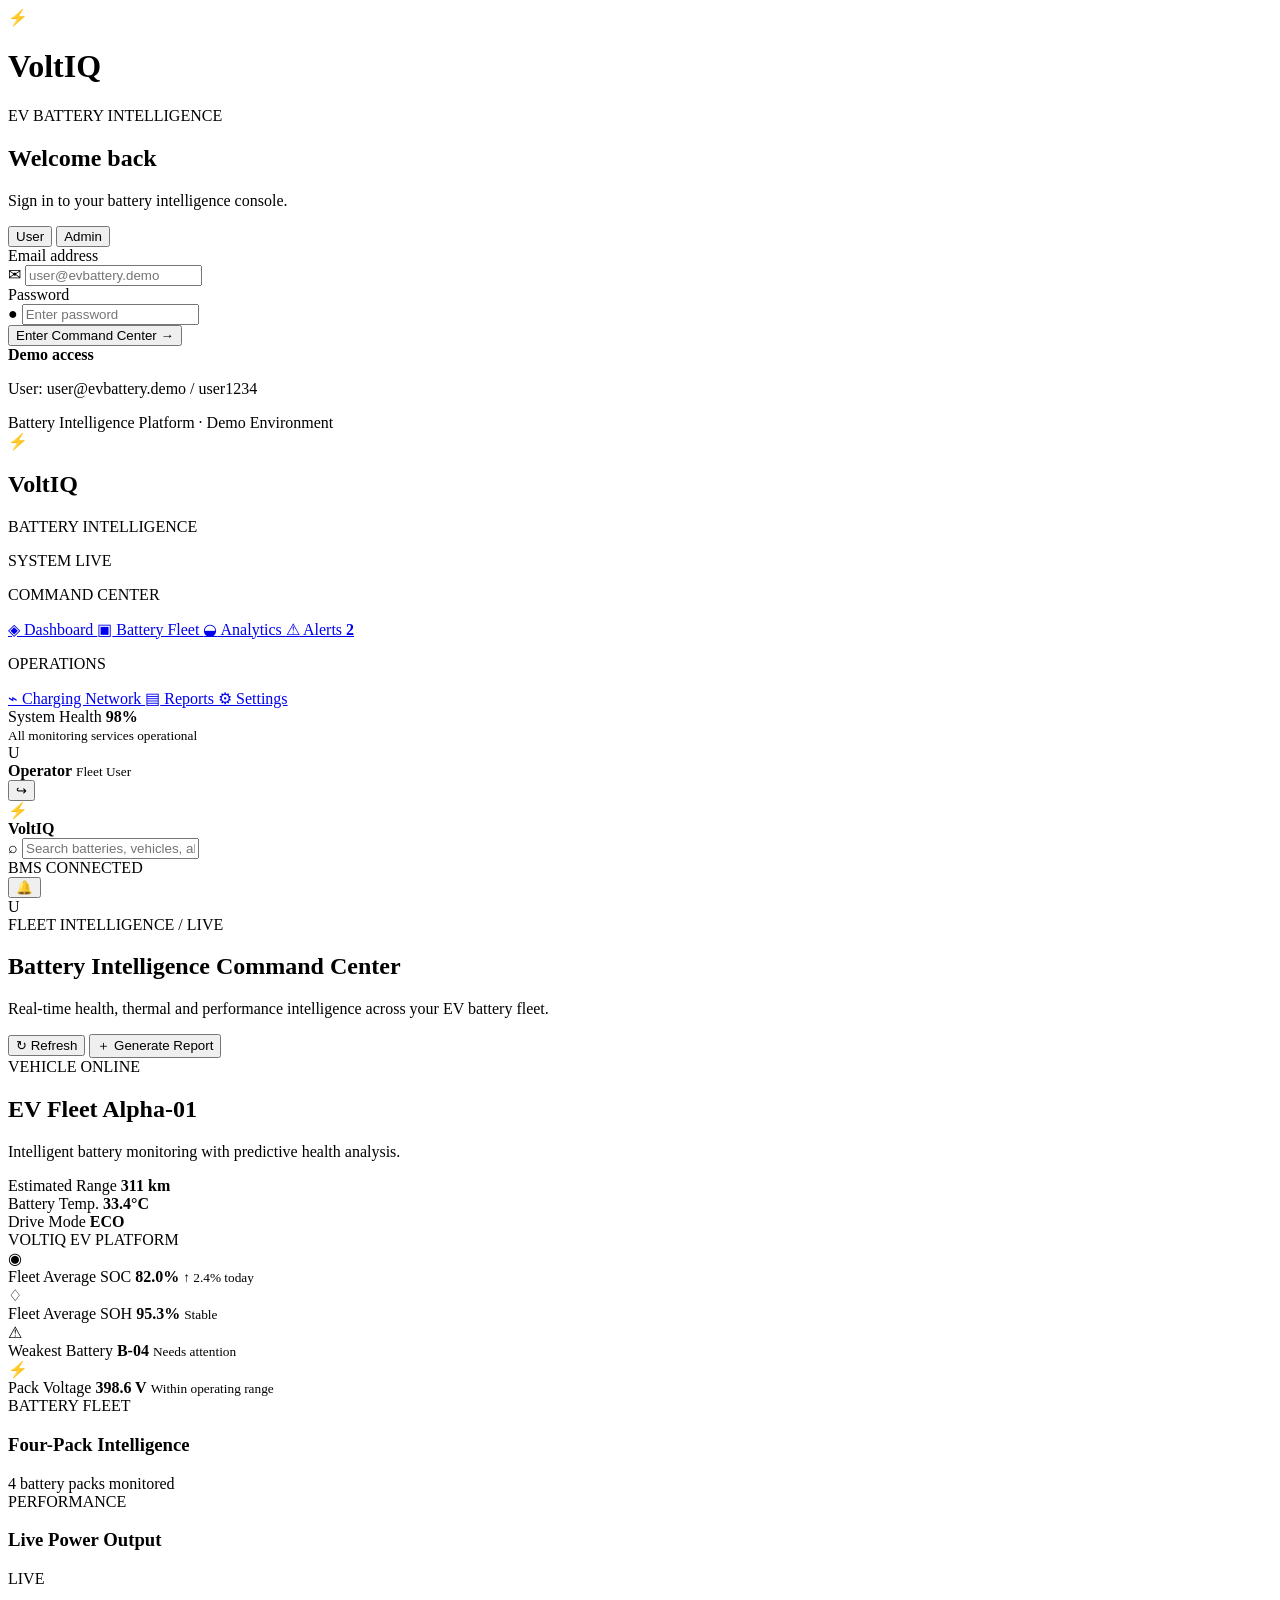
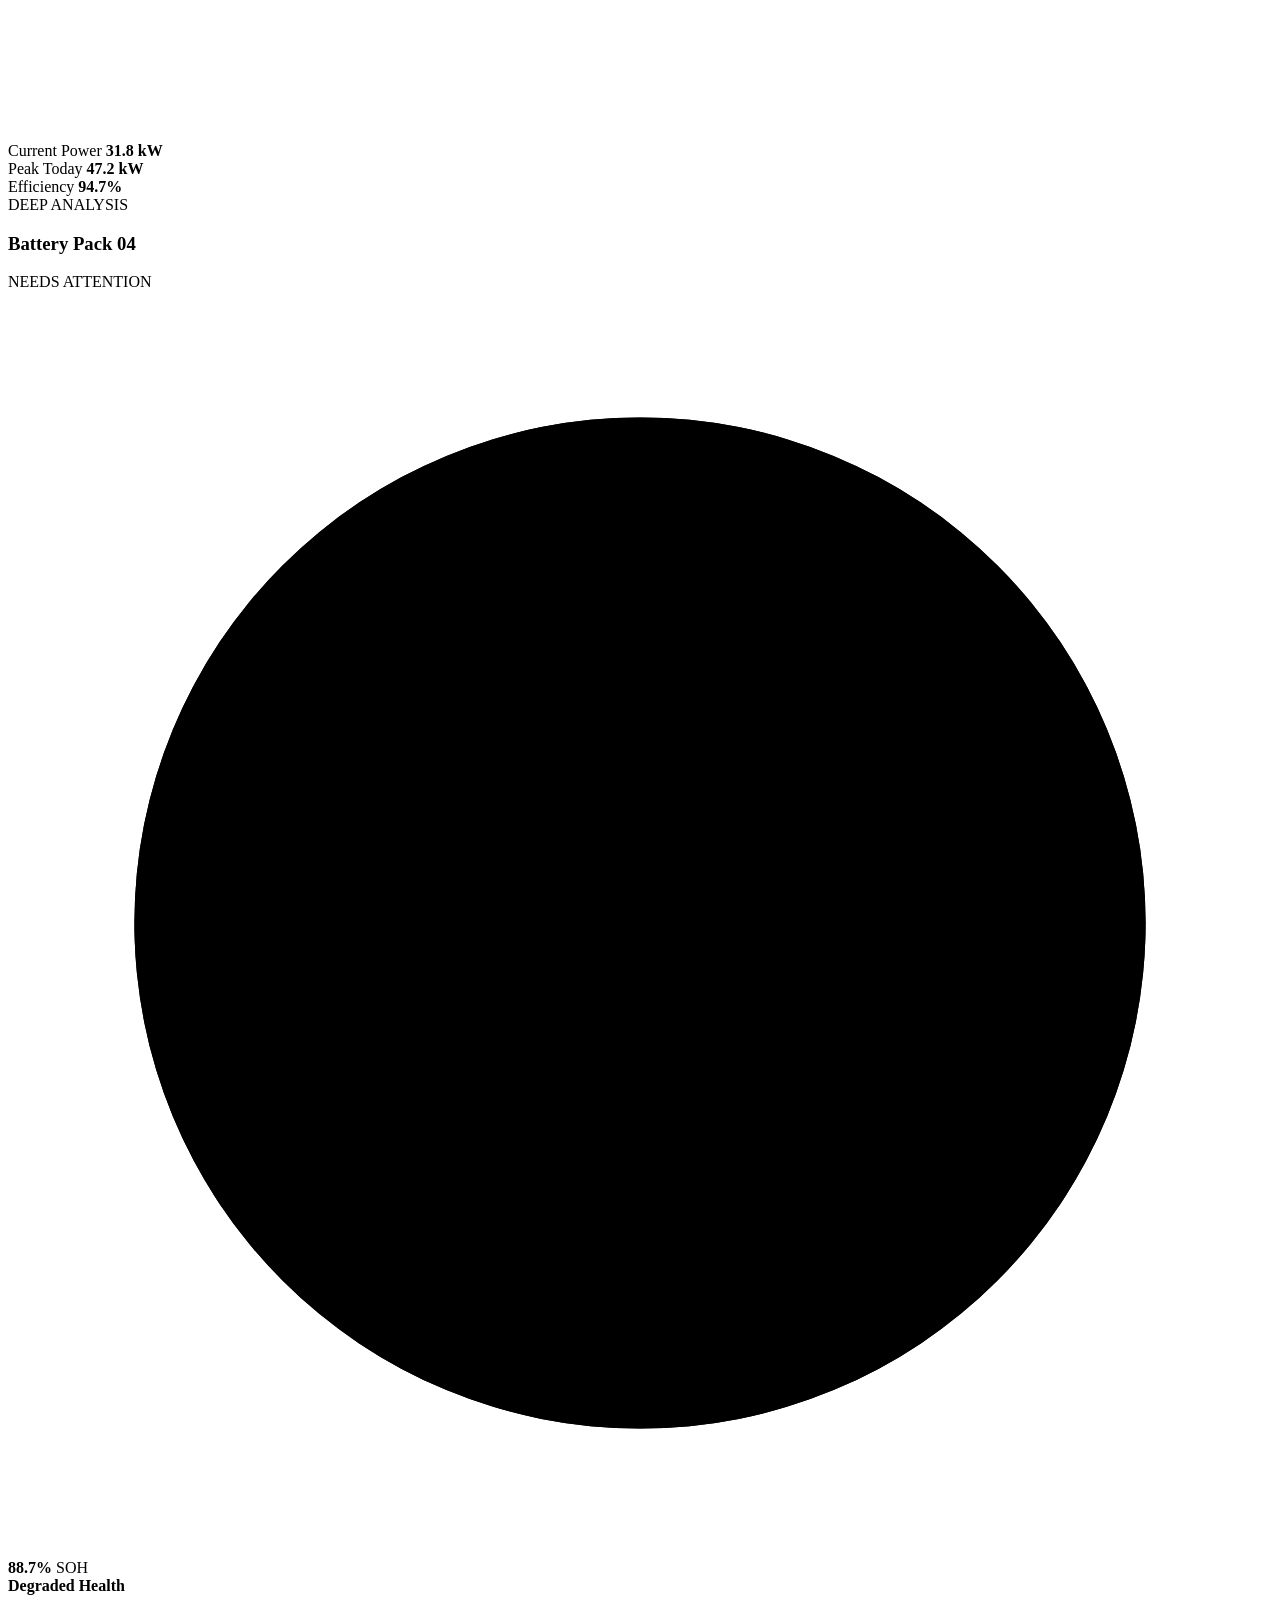
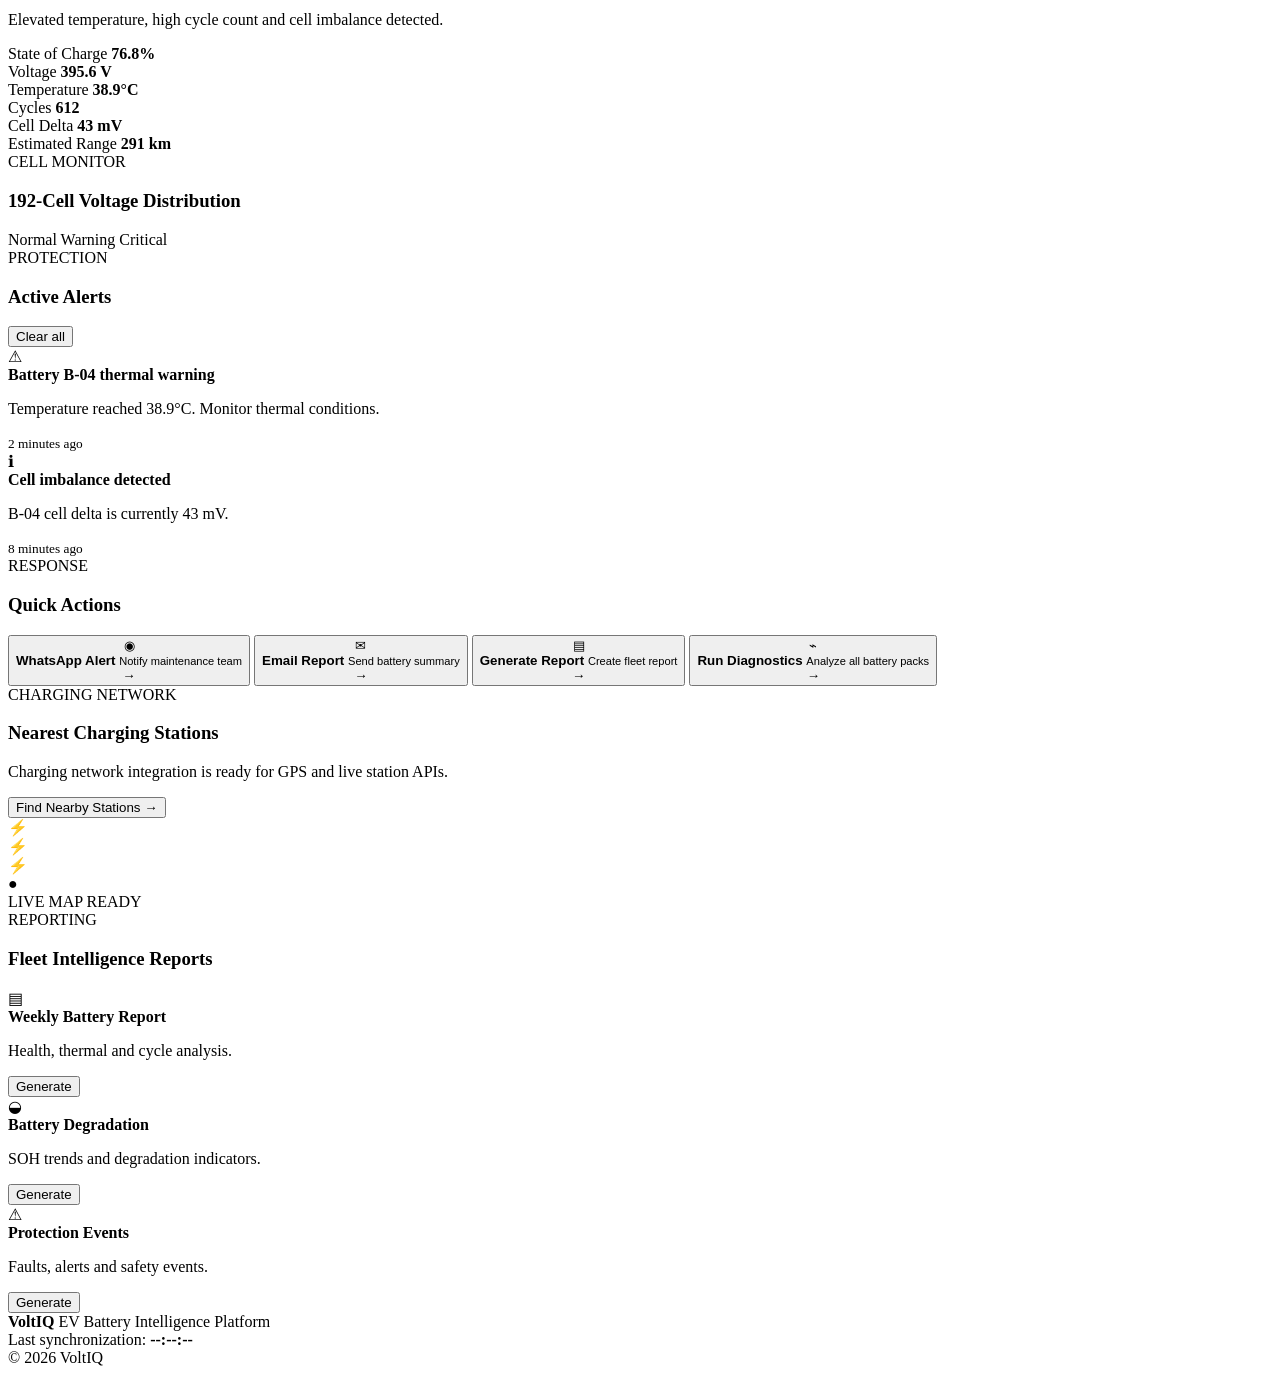
==== frontend/index.html @ 197baf53 "Initial EV Battery Intelligence platform" ====
<!DOCTYPE html>
<html lang="en">
<head>
    <meta charset="UTF-8">
    <meta name="viewport" content="width=device-width, initial-scale=1.0">

    <title>VoltIQ | EV Battery Intelligence</title>

    <meta
        name="description"
        content="EV Battery Intelligence and Fleet Monitoring Platform"
    >

    <link rel="stylesheet" href="/styles.css">
</head>

<body>

<!-- =========================================================
     LOGIN
========================================================= -->

<div id="loginScreen" class="login-screen">

    <div class="login-glow glow-one"></div>
    <div class="login-glow glow-two"></div>

    <div class="login-card">

        <div class="brand brand-login">
            <div class="brand-icon">⚡</div>

            <div>
                <h1>Volt<span>IQ</span></h1>
                <p>EV BATTERY INTELLIGENCE</p>
            </div>
        </div>

        <div class="login-heading">
            <h2>Welcome back</h2>
            <p>Sign in to your battery intelligence console.</p>
        </div>

        <div class="role-switch">
            <button
                id="userRoleBtn"
                class="role-btn active"
                type="button"
                onclick="selectRole('user')"
            >
                User
            </button>

            <button
                id="adminRoleBtn"
                class="role-btn"
                type="button"
                onclick="selectRole('admin')"
            >
                Admin
            </button>
        </div>

        <form id="loginForm">

            <label>Email address</label>

            <div class="input-box">
                <span>✉</span>

                <input
                    id="loginEmail"
                    type="email"
                    placeholder="user@evbattery.demo"
                    required
                >
            </div>

            <label>Password</label>

            <div class="input-box">
                <span>●</span>

                <input
                    id="loginPassword"
                    type="password"
                    placeholder="Enter password"
                    required
                >
            </div>

            <div id="loginMessage" class="login-message"></div>

            <button class="login-btn" type="submit">
                Enter Command Center
                <span>→</span>
            </button>

        </form>

        <div class="demo-login">

            <strong>Demo access</strong>

            <p id="demoCredentials">
                User: user@evbattery.demo / user1234
            </p>

        </div>

        <div class="login-footer">
            Battery Intelligence Platform · Demo Environment
        </div>

    </div>
</div>


<!-- =========================================================
     APPLICATION
========================================================= -->

<div id="app" class="app hidden">

    <!-- SIDEBAR -->

    <aside class="sidebar">

        <div class="sidebar-top">

            <div class="brand">

                <div class="brand-icon">⚡</div>

                <div>
                    <h1>Volt<span>IQ</span></h1>
                    <p>BATTERY INTELLIGENCE</p>
                </div>

            </div>

            <div class="live-pill">
                <span></span>
                SYSTEM LIVE
            </div>

        </div>


        <nav class="navigation">

            <p class="nav-title">COMMAND CENTER</p>

            <a href="#dashboard" class="nav-item active">
                <span>◈</span>
                Dashboard
            </a>

            <a href="#batteries" class="nav-item">
                <span>▣</span>
                Battery Fleet
            </a>

            <a href="#analytics" class="nav-item">
                <span>◒</span>
                Analytics
            </a>

            <a href="#alerts" class="nav-item">
                <span>⚠</span>
                Alerts
                <b id="alertBadge">2</b>
            </a>

            <p class="nav-title">OPERATIONS</p>

            <a href="#charging" class="nav-item">
                <span>⌁</span>
                Charging Network
            </a>

            <a href="#reports" class="nav-item">
                <span>▤</span>
                Reports
            </a>

            <a href="#settings" class="nav-item">
                <span>⚙</span>
                Settings
            </a>

        </nav>


        <div class="sidebar-bottom">

            <div class="system-card">

                <div class="system-card-top">
                    <span>System Health</span>
                    <strong>98%</strong>
                </div>

                <div class="progress">
                    <span style="width:98%"></span>
                </div>

                <small>
                    All monitoring services operational
                </small>

            </div>


            <div class="user-mini">

                <div class="avatar">
                    <span id="avatarLetter">U</span>
                </div>

                <div>
                    <strong id="loggedUser">Operator</strong>
                    <small id="loggedRole">Fleet User</small>
                </div>

                <button onclick="logout()" title="Logout">
                    ↪
                </button>

            </div>

        </div>

    </aside>


    <!-- MAIN CONTENT -->

    <main class="main-content">

        <!-- TOP BAR -->

        <header class="topbar">

            <div class="mobile-brand">
                <div class="brand-icon">⚡</div>
                <strong>Volt<span>IQ</span></strong>
            </div>

            <div class="topbar-search">

                <span>⌕</span>

                <input
                    type="text"
                    placeholder="Search batteries, vehicles, alerts..."
                    id="searchInput"
                >

            </div>

            <div class="topbar-actions">

                <div class="connection-status">
                    <span></span>
                    BMS CONNECTED
                </div>

                <button class="icon-button" title="Notifications">
                    🔔
                    <i></i>
                </button>

                <div class="top-avatar" id="topAvatar">
                    U
                </div>

            </div>

        </header>


        <!-- DASHBOARD -->

        <section id="dashboard" class="dashboard-section">

            <div class="page-heading">

                <div>
                    <div class="eyebrow">
                        FLEET INTELLIGENCE / LIVE
                    </div>

                    <h2>
                        Battery Intelligence
                        <span>Command Center</span>
                    </h2>

                    <p>
                        Real-time health, thermal and performance
                        intelligence across your EV battery fleet.
                    </p>
                </div>

                <div class="heading-actions">

                    <button class="secondary-btn" onclick="refreshData()">
                        ↻ Refresh
                    </button>

                    <button class="primary-btn" onclick="generateReport()">
                        ＋ Generate Report
                    </button>

                </div>

            </div>


            <!-- HERO -->

            <div class="hero-panel">

                <div class="hero-copy">

                    <div class="status-label">
                        <span></span>
                        VEHICLE ONLINE
                    </div>

                    <h1>
                        EV Fleet
                        <strong>Alpha-01</strong>
                    </h1>

                    <p>
                        Intelligent battery monitoring with
                        predictive health analysis.
                    </p>

                    <div class="hero-metrics">

                        <div>
                            <span>Estimated Range</span>
                            <strong id="heroRange">311 km</strong>
                        </div>

                        <div>
                            <span>Battery Temp.</span>
                            <strong id="heroTemp">33.4°C</strong>
                        </div>

                        <div>
                            <span>Drive Mode</span>
                            <strong id="driveMode">ECO</strong>
                        </div>

                    </div>

                </div>


                <div class="hero-vehicle">

                    <div class="vehicle-glow"></div>

                    <div class="car">

                        <div class="car-roof"></div>

                        <div class="car-window front"></div>
                        <div class="car-window rear"></div>

                        <div class="car-body">

                            <div class="car-light left"></div>
                            <div class="car-light right"></div>

                            <div class="car-grille"></div>

                        </div>

                        <div class="wheel wheel-left"></div>
                        <div class="wheel wheel-right"></div>

                    </div>

                    <div class="vehicle-label">
                        VOLTIQ EV PLATFORM
                    </div>

                </div>

            </div>


            <!-- KPI GRID -->

            <div class="kpi-grid">

                <div class="kpi-card">

                    <div class="kpi-icon green">
                        ◉
                    </div>

                    <div class="kpi-content">
                        <span>Fleet Average SOC</span>
                        <strong id="fleetSoc">82.0%</strong>
                        <small class="positive">↑ 2.4% today</small>
                    </div>

                </div>


                <div class="kpi-card">

                    <div class="kpi-icon blue">
                        ♢
                    </div>

                    <div class="kpi-content">
                        <span>Fleet Average SOH</span>
                        <strong id="fleetSoh">95.3%</strong>
                        <small class="positive">Stable</small>
                    </div>

                </div>


                <div class="kpi-card warning-card">

                    <div class="kpi-icon orange">
                        ⚠
                    </div>

                    <div class="kpi-content">
                        <span>Weakest Battery</span>
                        <strong id="weakKpi">B-04</strong>
                        <small id="weakKpiText">
                            Needs attention
                        </small>
                    </div>

                </div>


                <div class="kpi-card">

                    <div class="kpi-icon purple">
                        ⚡
                    </div>

                    <div class="kpi-content">
                        <span>Pack Voltage</span>
                        <strong id="packVoltage">398.6 V</strong>
                        <small>Within operating range</small>
                    </div>

                </div>

            </div>


            <!-- BATTERY FLEET -->

            <section id="batteries" class="content-section">

                <div class="section-heading">

                    <div>
                        <span class="section-label">
                            BATTERY FLEET
                        </span>

                        <h3>
                            Four-Pack Intelligence
                        </h3>
                    </div>

                    <div class="fleet-summary">
                        <span class="fleet-dot"></span>
                        4 battery packs monitored
                    </div>

                </div>


                <div id="batteryGrid" class="battery-grid"></div>

            </section>


            <!-- ANALYTICS -->

            <section id="analytics" class="analytics-grid">

                <div class="panel analytics-panel">

                    <div class="panel-header">

                        <div>
                            <span class="section-label">
                                PERFORMANCE
                            </span>

                            <h3>
                                Live Power Output
                            </h3>
                        </div>

                        <div class="live-indicator">
                            <span></span>
                            LIVE
                        </div>

                    </div>

                    <div class="chart-container">

                        <canvas id="powerChart"></canvas>

                    </div>

                    <div class="chart-footer">

                        <div>
                            <span>Current Power</span>
                            <strong id="packPower">31.8 kW</strong>
                        </div>

                        <div>
                            <span>Peak Today</span>
                            <strong>47.2 kW</strong>
                        </div>

                        <div>
                            <span>Efficiency</span>
                            <strong>94.7%</strong>
                        </div>

                    </div>

                </div>


                <!-- SELECTED BATTERY -->

                <div class="panel selected-panel">

                    <div class="panel-header">

                        <div>
                            <span class="section-label">
                                DEEP ANALYSIS
                            </span>

                            <h3 id="selectedBatteryName">
                                Battery Pack 04
                            </h3>
                        </div>

                        <div id="selectedStatus" class="status-badge weak">
                            NEEDS ATTENTION
                        </div>

                    </div>


                    <div class="health-score">

                        <div class="gauge">

                            <svg viewBox="0 0 120 120">

                                <circle
                                    class="gauge-bg"
                                    cx="60"
                                    cy="60"
                                    r="48"
                                ></circle>

                                <circle
                                    id="gaugeCircle"
                                    class="gauge-progress"
                                    cx="60"
                                    cy="60"
                                    r="48"
                                ></circle>

                            </svg>

                            <div class="gauge-value">
                                <strong id="selectedSoh">88.7%</strong>
                                <span>SOH</span>
                            </div>

                        </div>


                        <div class="health-copy">

                            <strong id="healthTitle">
                                Degraded Health
                            </strong>

                            <p id="healthReason">
                                Elevated temperature, high cycle
                                count and cell imbalance detected.
                            </p>

                            <div class="health-bar">
                                <span id="sohBar"></span>
                            </div>

                        </div>

                    </div>


                    <div class="detail-grid">

                        <div>
                            <span>State of Charge</span>
                            <strong id="selectedSoc">76.8%</strong>
                        </div>

                        <div>
                            <span>Voltage</span>
                            <strong id="selectedVoltage">395.6 V</strong>
                        </div>

                        <div>
                            <span>Temperature</span>
                            <strong id="selectedTemp">38.9°C</strong>
                        </div>

                        <div>
                            <span>Cycles</span>
                            <strong id="selectedCycles">612</strong>
                        </div>

                        <div>
                            <span>Cell Delta</span>
                            <strong id="selectedDelta">43 mV</strong>
                        </div>

                        <div>
                            <span>Estimated Range</span>
                            <strong id="selectedRange">291 km</strong>
                        </div>

                    </div>

                </div>

            </section>


            <!-- CELL MONITOR -->

            <section class="cell-section">

                <div class="panel">

                    <div class="panel-header">

                        <div>
                            <span class="section-label">
                                CELL MONITOR
                            </span>

                            <h3>
                                192-Cell Voltage Distribution
                            </h3>
                        </div>

                        <div class="cell-legend">

                            <span>
                                <i class="normal"></i>
                                Normal
                            </span>

                            <span>
                                <i class="warning"></i>
                                Warning
                            </span>

                            <span>
                                <i class="critical"></i>
                                Critical
                            </span>

                        </div>

                    </div>

                    <div id="cellGrid" class="cell-grid"></div>

                </div>

            </section>


            <!-- ALERTS -->

            <section id="alerts" class="alerts-grid">

                <div class="panel">

                    <div class="panel-header">

                        <div>
                            <span class="section-label">
                                PROTECTION
                            </span>

                            <h3>
                                Active Alerts
                            </h3>
                        </div>

                        <button class="text-btn" onclick="clearAlerts()">
                            Clear all
                        </button>

                    </div>


                    <div id="alertsList" class="alerts-list">

                        <div class="alert-item warning">

                            <div class="alert-icon">⚠</div>

                            <div>
                                <strong>
                                    Battery B-04 thermal warning
                                </strong>

                                <p>
                                    Temperature reached 38.9°C.
                                    Monitor thermal conditions.
                                </p>

                                <small>
                                    2 minutes ago
                                </small>
                            </div>

                        </div>


                        <div class="alert-item info">

                            <div class="alert-icon">ℹ</div>

                            <div>
                                <strong>
                                    Cell imbalance detected
                                </strong>

                                <p>
                                    B-04 cell delta is currently
                                    43 mV.
                                </p>

                                <small>
                                    8 minutes ago
                                </small>
                            </div>

                        </div>

                    </div>

                </div>


                <!-- QUICK ACTIONS -->

                <div class="panel quick-panel">

                    <div class="panel-header">

                        <div>
                            <span class="section-label">
                                RESPONSE
                            </span>

                            <h3>
                                Quick Actions
                            </h3>
                        </div>

                    </div>


                    <div class="quick-actions">

                        <button onclick="sendWhatsApp()">
                            <span>◉</span>
                            <div>
                                <strong>WhatsApp Alert</strong>
                                <small>Notify maintenance team</small>
                            </div>
                            →
                        </button>


                        <button onclick="sendEmail()">
                            <span>✉</span>
                            <div>
                                <strong>Email Report</strong>
                                <small>Send battery summary</small>
                            </div>
                            →
                        </button>


                        <button onclick="generateReport()">
                            <span>▤</span>
                            <div>
                                <strong>Generate Report</strong>
                                <small>Create fleet report</small>
                            </div>
                            →
                        </button>


                        <button onclick="runDiagnostics()">
                            <span>⌁</span>
                            <div>
                                <strong>Run Diagnostics</strong>
                                <small>Analyze all battery packs</small>
                            </div>
                            →
                        </button>

                    </div>

                </div>

            </section>


            <!-- CHARGING -->

            <section id="charging" class="charging-section">

                <div class="panel charging-panel">

                    <div class="charging-copy">

                        <span class="section-label">
                            CHARGING NETWORK
                        </span>

                        <h3>
                            Nearest Charging Stations
                        </h3>

                        <p>
                            Charging network integration is ready
                            for GPS and live station APIs.
                        </p>

                        <button class="primary-btn" onclick="findStations()">
                            Find Nearby Stations →
                        </button>

                    </div>


                    <div class="map-placeholder">

                        <div class="map-grid"></div>

                        <div class="map-route"></div>

                        <div class="map-pin pin-one">⚡</div>
                        <div class="map-pin pin-two">⚡</div>
                        <div class="map-pin pin-three">⚡</div>

                        <div class="location-pin">
                            ●
                        </div>

                        <span class="map-label">
                            LIVE MAP READY
                        </span>

                    </div>

                </div>

            </section>


            <!-- REPORTS -->

            <section id="reports" class="content-section">

                <div class="section-heading">

                    <div>
                        <span class="section-label">
                            REPORTING
                        </span>

                        <h3>
                            Fleet Intelligence Reports
                        </h3>
                    </div>

                </div>


                <div class="report-grid">

                    <div class="report-card">

                        <span>▤</span>

                        <div>
                            <strong>Weekly Battery Report</strong>
                            <p>Health, thermal and cycle analysis.</p>
                        </div>

                        <button onclick="generateReport()">Generate</button>

                    </div>


                    <div class="report-card">

                        <span>◒</span>

                        <div>
                            <strong>Battery Degradation</strong>
                            <p>SOH trends and degradation indicators.</p>
                        </div>

                        <button onclick="generateReport()">Generate</button>

                    </div>


                    <div class="report-card">

                        <span>⚠</span>

                        <div>
                            <strong>Protection Events</strong>
                            <p>Faults, alerts and safety events.</p>
                        </div>

                        <button onclick="generateReport()">Generate</button>

                    </div>

                </div>

            </section>


            <!-- FOOTER -->

            <footer class="footer">

                <div>
                    <strong>VoltIQ</strong>
                    EV Battery Intelligence Platform
                </div>

                <div>
                    Last synchronization:
                    <strong id="syncTime">--:--:--</strong>
                </div>

                <div>
                    © 2026 VoltIQ
                </div>

            </footer>

        </section>

    </main>

</div>


<script src="/app.js"></script>

</body>
</html>
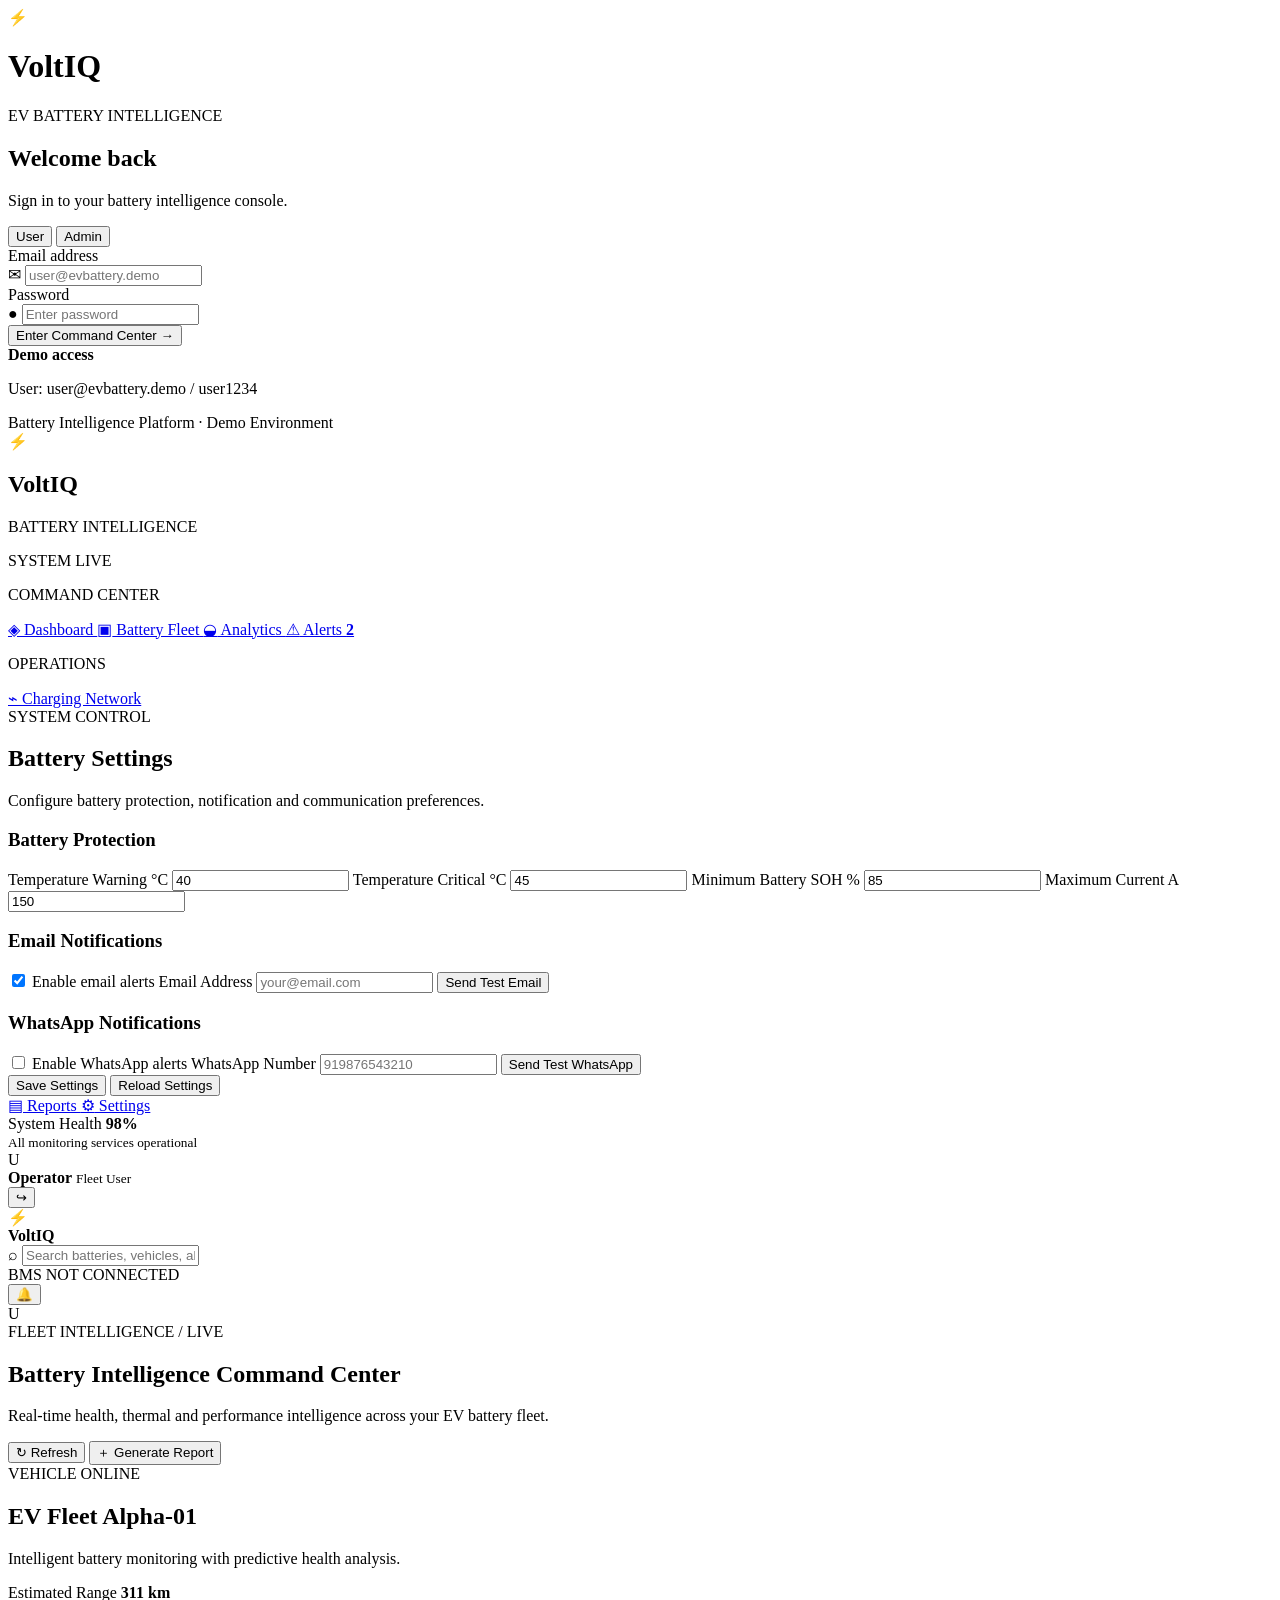
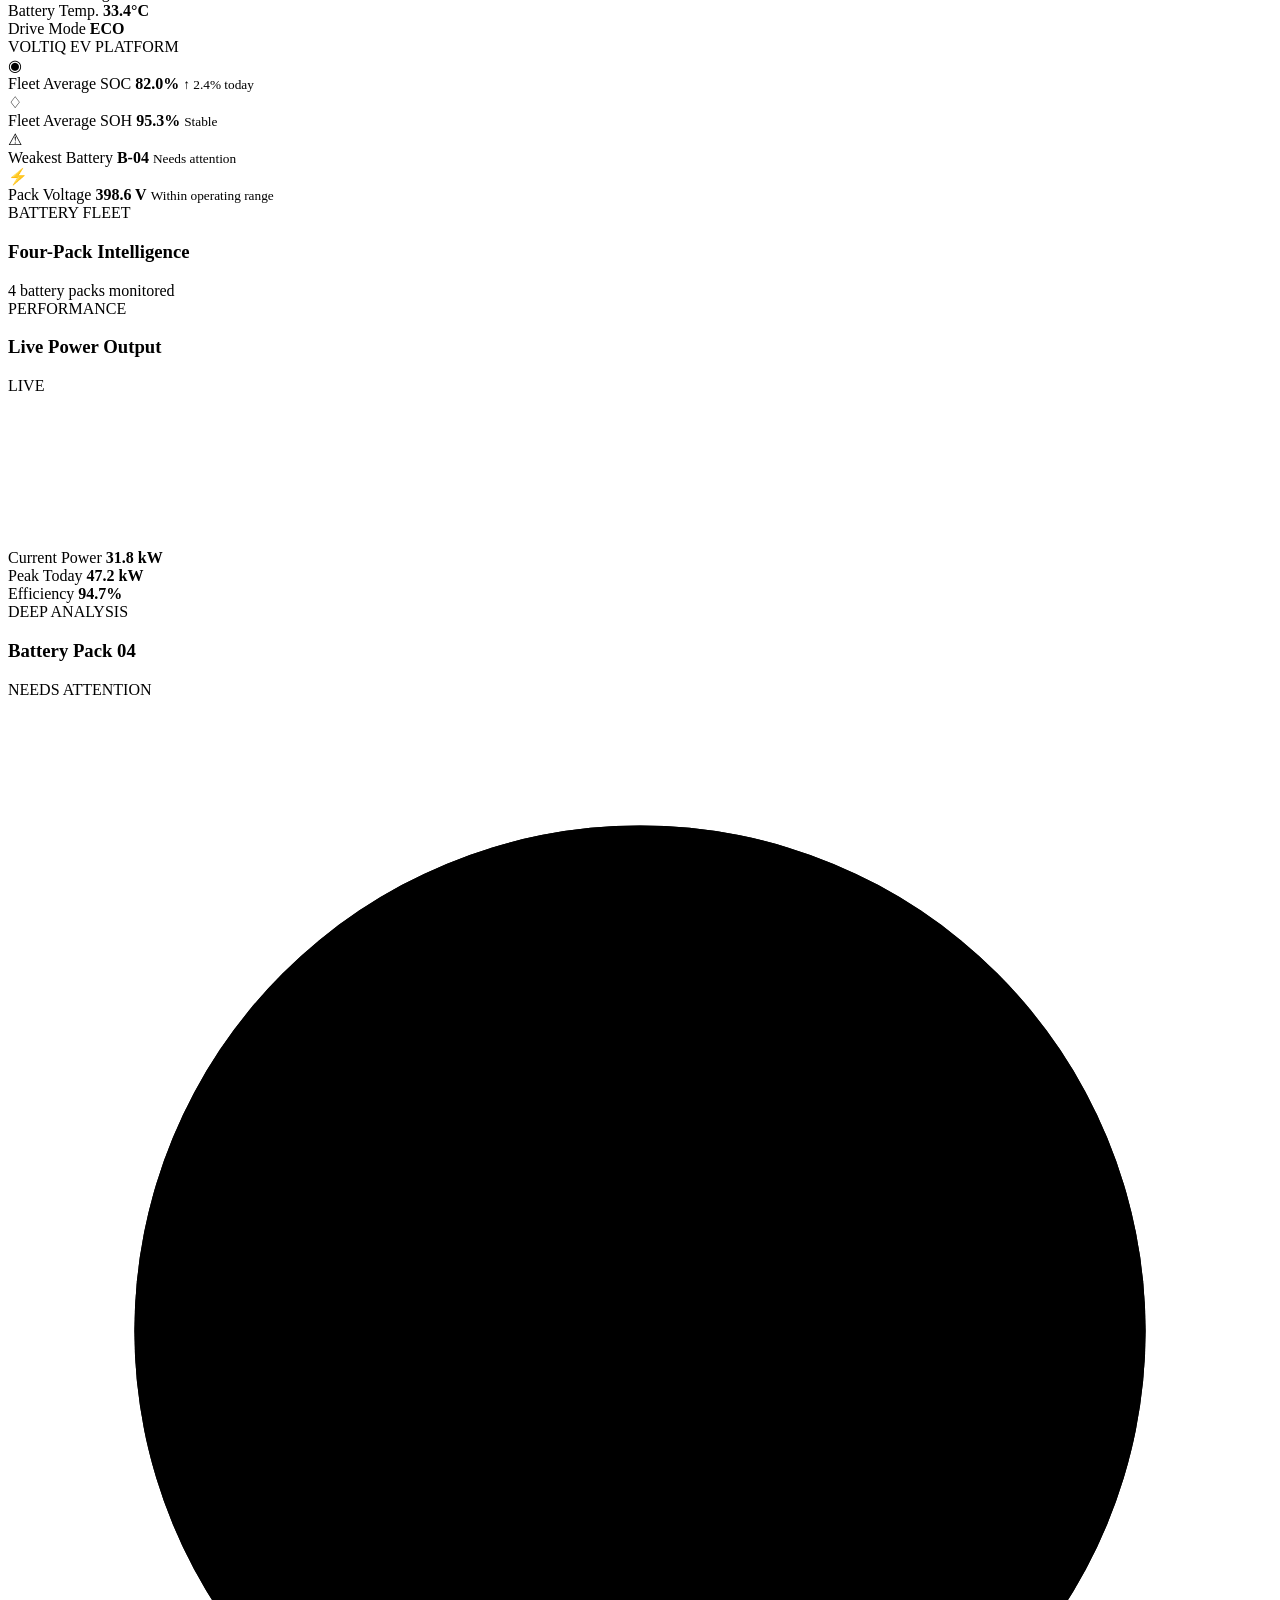
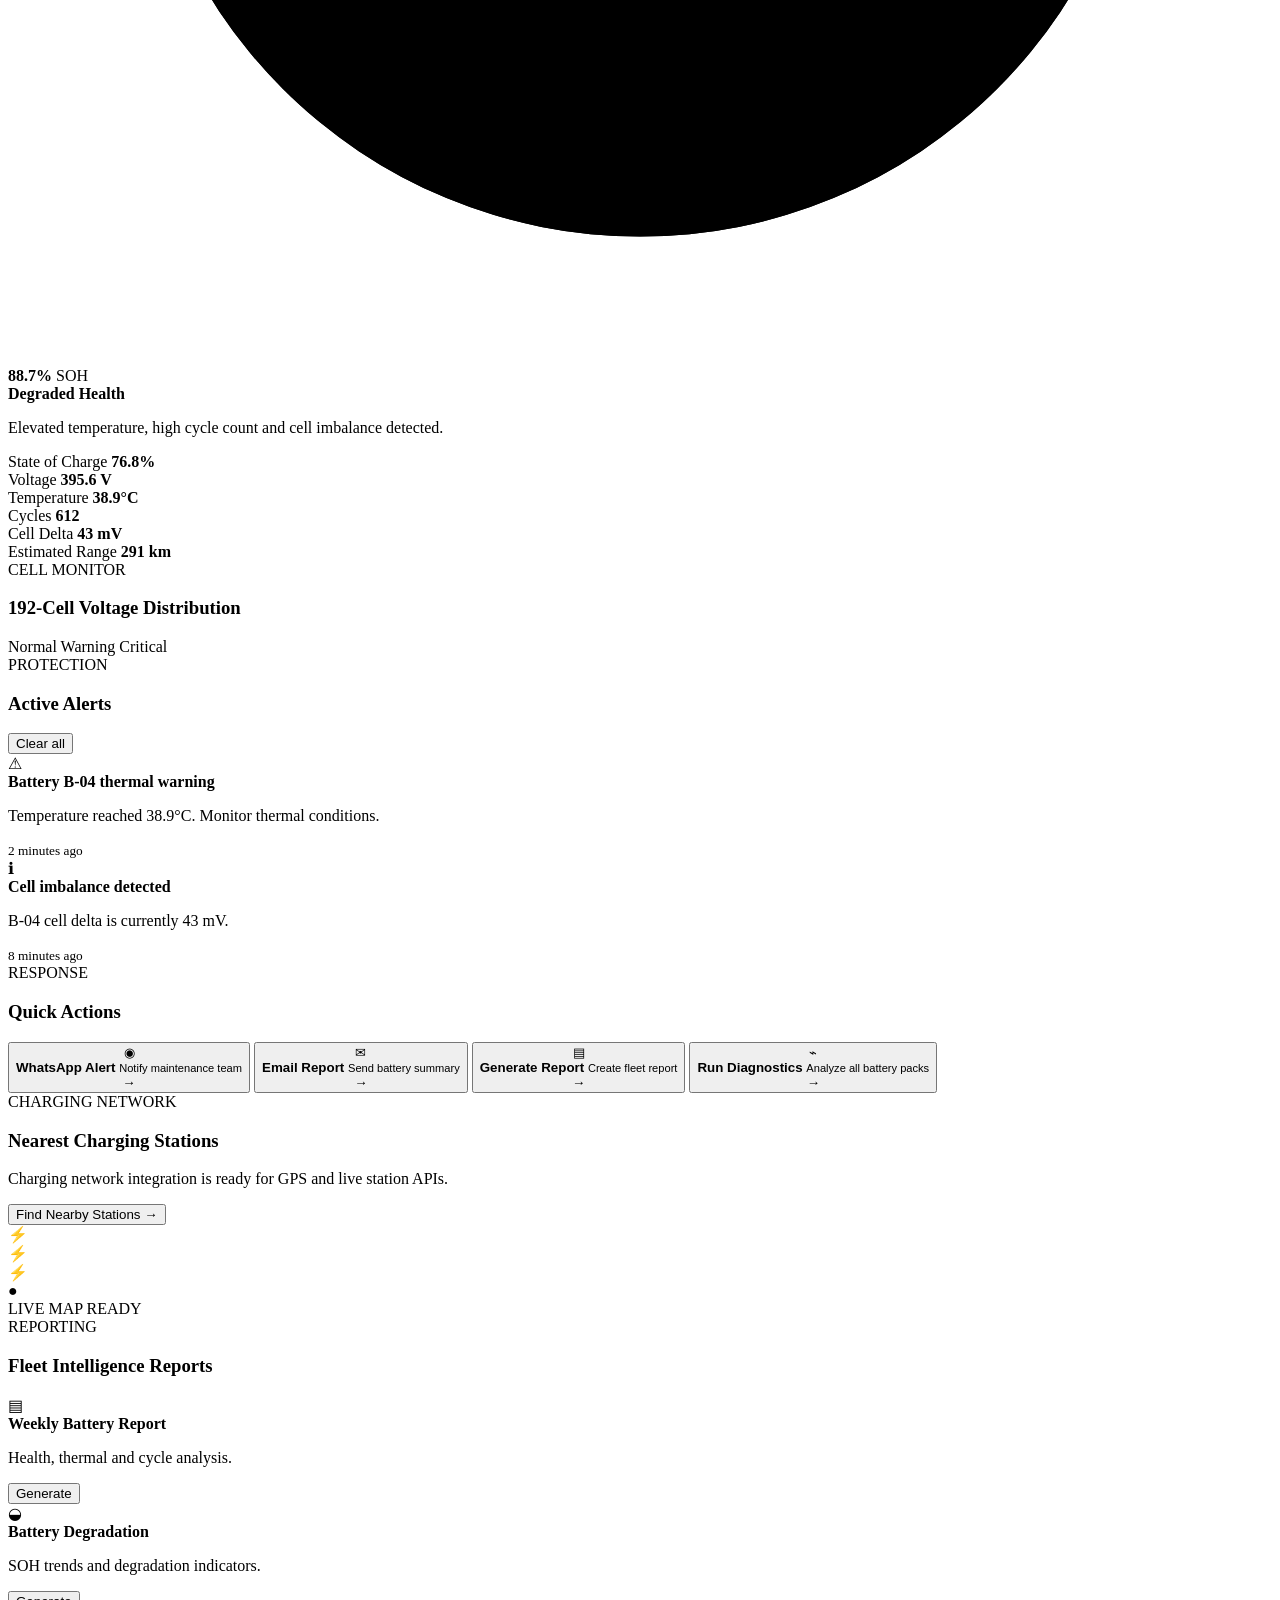
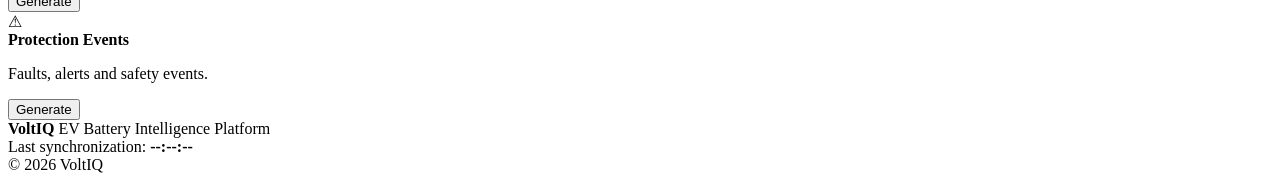
==== commit 8ac66af8: "Add WhatsApp notification integration" ====
--- a/frontend/index.html
+++ b/frontend/index.html
@@ -178,7 +178,178 @@
                 <span>⌁</span>
                 Charging Network
             </a>
-
+<section id="settings" class="page-section">
+
+    <div class="section-heading">
+
+        <div>
+            <span class="eyebrow">
+                SYSTEM CONTROL
+            </span>
+
+            <h2>Battery Settings</h2>
+
+            <p>
+                Configure battery protection,
+                notification and communication preferences.
+            </p>
+        </div>
+
+    </div>
+
+
+    <div class="settings-grid">
+
+        <div class="settings-card">
+
+            <h3>Battery Protection</h3>
+
+            <label>
+                Temperature Warning °C
+
+                <input
+                    id="settingTempWarning"
+                    type="number"
+                    value="40"
+                    step="0.1"
+                >
+            </label>
+
+
+            <label>
+                Temperature Critical °C
+
+                <input
+                    id="settingTempCritical"
+                    type="number"
+                    value="45"
+                    step="0.1"
+                >
+            </label>
+
+
+            <label>
+                Minimum Battery SOH %
+
+                <input
+                    id="settingMinSOH"
+                    type="number"
+                    value="85"
+                    step="0.1"
+                >
+            </label>
+
+
+            <label>
+                Maximum Current A
+
+                <input
+                    id="settingMaxCurrent"
+                    type="number"
+                    value="150"
+                    step="1"
+                >
+            </label>
+
+        </div>
+
+
+        <div class="settings-card">
+
+            <h3>Email Notifications</h3>
+
+            <label class="switch-row">
+
+                <input
+                    id="settingEmailEnabled"
+                    type="checkbox"
+                    checked
+                >
+
+                Enable email alerts
+
+            </label>
+
+
+            <label>
+                Email Address
+
+                <input
+                    id="settingEmail"
+                    type="email"
+                    placeholder="your@email.com"
+                >
+            </label>
+
+
+            <button
+                class="btn primary"
+                onclick="sendRealEmail()"
+            >
+                Send Test Email
+            </button>
+
+        </div>
+
+
+        <div class="settings-card">
+
+            <h3>WhatsApp Notifications</h3>
+
+            <label class="switch-row">
+
+                <input
+                    id="settingWhatsAppEnabled"
+                    type="checkbox"
+                >
+
+                Enable WhatsApp alerts
+
+            </label>
+
+
+            <label>
+                WhatsApp Number
+
+                <input
+                    id="settingWhatsApp"
+                    type="text"
+                    placeholder="919876543210"
+                >
+            </label>
+
+
+            <button
+                class="btn primary"
+                onclick="sendRealWhatsApp()"
+            >
+                Send Test WhatsApp
+            </button>
+
+        </div>
+
+    </div>
+
+
+    <div class="settings-actions">
+
+        <button
+            class="btn primary"
+            onclick="saveSettings()"
+        >
+            Save Settings
+        </button>
+
+        <button
+            class="btn"
+            onclick="loadSettings()"
+        >
+            Reload Settings
+        </button>
+
+    </div>
+
+</section>
             <a href="#reports" class="nav-item">
                 <span>▤</span>
                 Reports
@@ -263,7 +434,7 @@
 
                 <div class="connection-status">
                     <span></span>
-                    BMS CONNECTED
+                    BMS NOT CONNECTED
                 </div>
 
                 <button class="icon-button" title="Notifications">
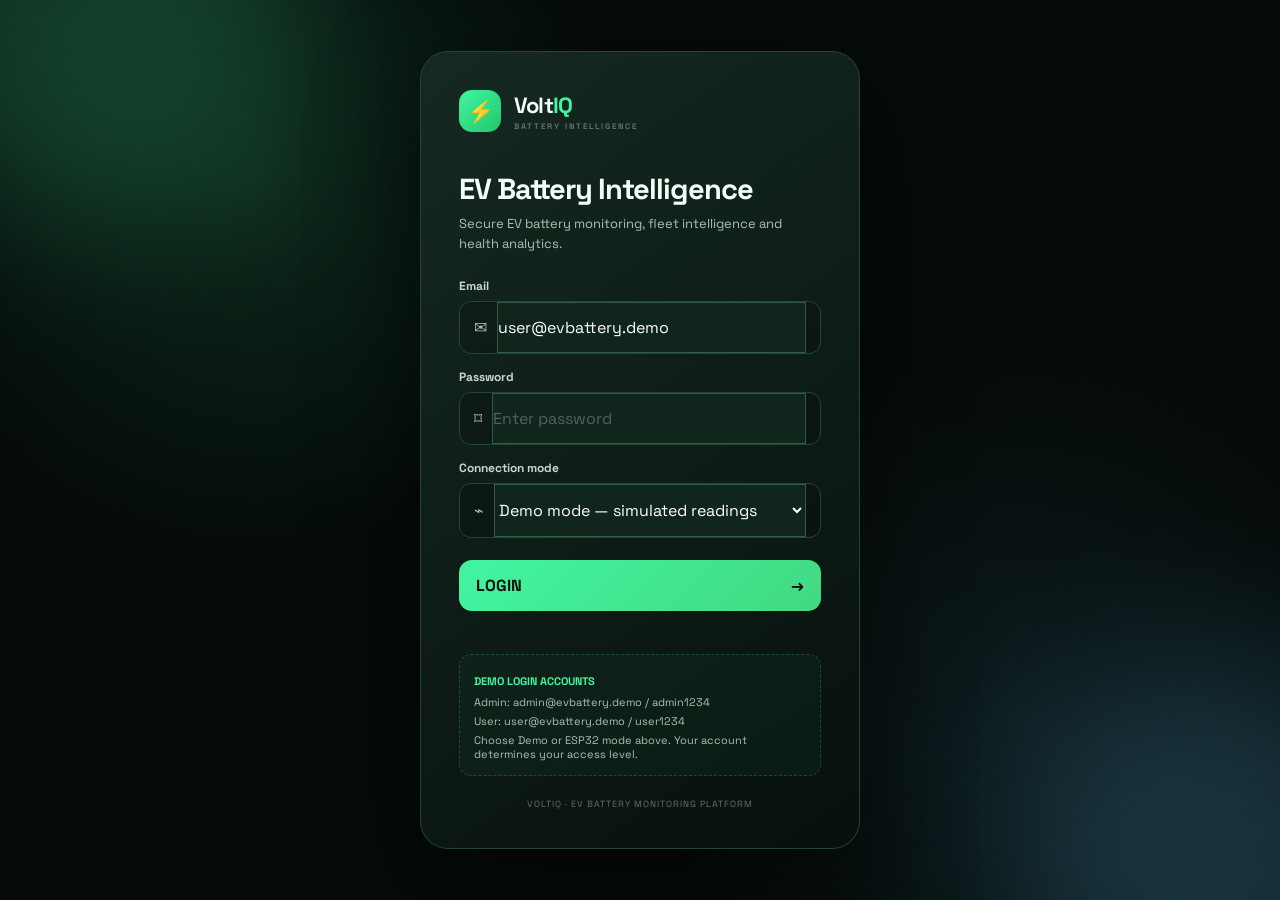
==== commit 52c5f328: "Prepare VoltIQ for ESP32 hardware integration" ====
--- a/frontend/index.html
+++ b/frontend/index.html
@@ -1,1169 +1,121 @@
-<!DOCTYPE html>
+<!doctype html>
 <html lang="en">
 <head>
-    <meta charset="UTF-8">
-    <meta name="viewport" content="width=device-width, initial-scale=1.0">
+  <meta charset="utf-8">
+  <meta name="viewport" content="width=device-width, initial-scale=1">
+  <meta name="theme-color" content="#07100d">
+  <meta name="description" content="VoltIQ EV Battery Intelligence and Fleet Monitoring">
 
-    <title>VoltIQ | EV Battery Intelligence</title>
+  <title>VoltIQ | EV Battery Intelligence</title>
 
-    <meta
-        name="description"
-        content="EV Battery Intelligence and Fleet Monitoring Platform"
-    >
+  <link rel="stylesheet" href="styles.css">
 
-    <link rel="stylesheet" href="/styles.css">
+  <script src="battery-intelligence.js" defer></script>
+  <script src="app.js" defer></script>
+  <script src="battery-intelligence-api.js" defer></script>
 </head>
 
 <body>
 
-<!-- =========================================================
-     LOGIN
-========================================================= -->
-
-<div id="loginScreen" class="login-screen">
+  <div id="loginScreen" class="login-screen">
 
     <div class="login-glow glow-one"></div>
     <div class="login-glow glow-two"></div>
 
-    <div class="login-card">
+    <form id="loginForm" class="login-card">
 
-        <div class="brand brand-login">
-            <div class="brand-icon">⚡</div>
-
-            <div>
-                <h1>Volt<span>IQ</span></h1>
-                <p>EV BATTERY INTELLIGENCE</p>
-            </div>
-        </div>
-
-        <div class="login-heading">
-            <h2>Welcome back</h2>
-            <p>Sign in to your battery intelligence console.</p>
-        </div>
-
-        <div class="role-switch">
-            <button
-                id="userRoleBtn"
-                class="role-btn active"
-                type="button"
-                onclick="selectRole('user')"
-            >
-                User
-            </button>
-
-            <button
-                id="adminRoleBtn"
-                class="role-btn"
-                type="button"
-                onclick="selectRole('admin')"
-            >
-                Admin
-            </button>
-        </div>
-
-        <form id="loginForm">
-
-            <label>Email address</label>
-
-            <div class="input-box">
-                <span>✉</span>
-
-                <input
-                    id="loginEmail"
-                    type="email"
-                    placeholder="user@evbattery.demo"
-                    required
-                >
-            </div>
-
-            <label>Password</label>
-
-            <div class="input-box">
-                <span>●</span>
-
-                <input
-                    id="loginPassword"
-                    type="password"
-                    placeholder="Enter password"
-                    required
-                >
-            </div>
-
-            <div id="loginMessage" class="login-message"></div>
-
-            <button class="login-btn" type="submit">
-                Enter Command Center
-                <span>→</span>
-            </button>
-
-        </form>
-
-        <div class="demo-login">
-
-            <strong>Demo access</strong>
-
-            <p id="demoCredentials">
-                User: user@evbattery.demo / user1234
-            </p>
-
-        </div>
-
-        <div class="login-footer">
-            Battery Intelligence Platform · Demo Environment
-        </div>
-
-    </div>
-</div>
-
-
-<!-- =========================================================
-     APPLICATION
-========================================================= -->
-
-<div id="app" class="app hidden">
-
-    <!-- SIDEBAR -->
-
-    <aside class="sidebar">
-
-        <div class="sidebar-top">
-
-            <div class="brand">
-
-                <div class="brand-icon">⚡</div>
-
-                <div>
-                    <h1>Volt<span>IQ</span></h1>
-                    <p>BATTERY INTELLIGENCE</p>
-                </div>
-
-            </div>
-
-            <div class="live-pill">
-                <span></span>
-                SYSTEM LIVE
-            </div>
-
-        </div>
-
-
-        <nav class="navigation">
-
-            <p class="nav-title">COMMAND CENTER</p>
-
-            <a href="#dashboard" class="nav-item active">
-                <span>◈</span>
-                Dashboard
-            </a>
-
-            <a href="#batteries" class="nav-item">
-                <span>▣</span>
-                Battery Fleet
-            </a>
-
-            <a href="#analytics" class="nav-item">
-                <span>◒</span>
-                Analytics
-            </a>
-
-            <a href="#alerts" class="nav-item">
-                <span>⚠</span>
-                Alerts
-                <b id="alertBadge">2</b>
-            </a>
-
-            <p class="nav-title">OPERATIONS</p>
-
-            <a href="#charging" class="nav-item">
-                <span>⌁</span>
-                Charging Network
-            </a>
-<section id="settings" class="page-section">
-
-    <div class="section-heading">
+      <div class="brand">
+        <div class="brand-icon">⚡</div>
 
         <div>
-            <span class="eyebrow">
-                SYSTEM CONTROL
-            </span>
+          <h1>Volt<span>IQ</span></h1>
+          <p>BATTERY INTELLIGENCE</p>
+        </div>
+      </div>
 
-            <h2>Battery Settings</h2>
+      <div class="login-heading">
+        <h2>EV Battery Intelligence</h2>
+        <p>
+          Secure EV battery monitoring, fleet intelligence
+          and health analytics.
+        </p>
+      </div>
 
-            <p>
-                Configure battery protection,
-                notification and communication preferences.
-            </p>
-        </div>
+      <label for="loginEmail">Email</label>
 
-    </div>
+      <div class="input-box">
+        <span>✉</span>
+        <input
+          id="loginEmail"
+          type="email"
+          required
+          autocomplete="username"
+          placeholder="Enter email"
+          value="user@evbattery.demo"
+        >
+      </div>
 
+      <label for="loginPassword">Password</label>
 
-    <div class="settings-grid">
+      <div class="input-box">
+        <span>⌑</span>
+        <input
+          id="loginPassword"
+          type="password"
+          required
+          autocomplete="current-password"
+          placeholder="Enter password"
+        >
+      </div>
 
-        <div class="settings-card">
+      <label for="connectionMode">Connection mode</label>
 
-            <h3>Battery Protection</h3>
+      <div class="input-box">
+        <span>⌁</span>
 
-            <label>
-                Temperature Warning °C
+        <select
+          id="connectionMode"
+          style="width:100%;padding:14px 0;border:0;outline:0;color:white;background:transparent"
+        >
+          <option value="DEMO" style="color:#111">
+            Demo mode — simulated readings
+          </option>
 
-                <input
-                    id="settingTempWarning"
-                    type="number"
-                    value="40"
-                    step="0.1"
-                >
-            </label>
+          <option value="ESP32" style="color:#111">
+            ESP32 mode — real device readings
+          </option>
+        </select>
+      </div>
 
+      <button class="login-btn" type="submit">
+        <span>LOGIN</span>
+        <span>→</span>
+      </button>
 
-            <label>
-                Temperature Critical °C
+      <div id="loginMessage" class="login-message" role="alert"></div>
 
-                <input
-                    id="settingTempCritical"
-                    type="number"
-                    value="45"
-                    step="0.1"
-                >
-            </label>
+      <div class="demo-login">
+        <strong>DEMO LOGIN ACCOUNTS</strong>
 
+        <p>Admin: admin@evbattery.demo / admin1234</p>
+        <p>User: user@evbattery.demo / user1234</p>
 
-            <label>
-                Minimum Battery SOH %
+        <p>
+          Choose Demo or ESP32 mode above.
+          Your account determines your access level.
+        </p>
+      </div>
 
-                <input
-                    id="settingMinSOH"
-                    type="number"
-                    value="85"
-                    step="0.1"
-                >
-            </label>
+      <div class="login-footer">
+        VOLTIQ · EV BATTERY MONITORING PLATFORM
+      </div>
 
+    </form>
 
-            <label>
-                Maximum Current A
+  </div>
 
-                <input
-                    id="settingMaxCurrent"
-                    type="number"
-                    value="150"
-                    step="1"
-                >
-            </label>
-
-        </div>
-
-
-        <div class="settings-card">
-
-            <h3>Email Notifications</h3>
-
-            <label class="switch-row">
-
-                <input
-                    id="settingEmailEnabled"
-                    type="checkbox"
-                    checked
-                >
-
-                Enable email alerts
-
-            </label>
-
-
-            <label>
-                Email Address
-
-                <input
-                    id="settingEmail"
-                    type="email"
-                    placeholder="your@email.com"
-                >
-            </label>
-
-
-            <button
-                class="btn primary"
-                onclick="sendRealEmail()"
-            >
-                Send Test Email
-            </button>
-
-        </div>
-
-
-        <div class="settings-card">
-
-            <h3>WhatsApp Notifications</h3>
-
-            <label class="switch-row">
-
-                <input
-                    id="settingWhatsAppEnabled"
-                    type="checkbox"
-                >
-
-                Enable WhatsApp alerts
-
-            </label>
-
-
-            <label>
-                WhatsApp Number
-
-                <input
-                    id="settingWhatsApp"
-                    type="text"
-                    placeholder="919876543210"
-                >
-            </label>
-
-
-            <button
-                class="btn primary"
-                onclick="sendRealWhatsApp()"
-            >
-                Send Test WhatsApp
-            </button>
-
-        </div>
-
-    </div>
-
-
-    <div class="settings-actions">
-
-        <button
-            class="btn primary"
-            onclick="saveSettings()"
-        >
-            Save Settings
-        </button>
-
-        <button
-            class="btn"
-            onclick="loadSettings()"
-        >
-            Reload Settings
-        </button>
-
-    </div>
-
-</section>
-            <a href="#reports" class="nav-item">
-                <span>▤</span>
-                Reports
-            </a>
-
-            <a href="#settings" class="nav-item">
-                <span>⚙</span>
-                Settings
-            </a>
-
-        </nav>
-
-
-        <div class="sidebar-bottom">
-
-            <div class="system-card">
-
-                <div class="system-card-top">
-                    <span>System Health</span>
-                    <strong>98%</strong>
-                </div>
-
-                <div class="progress">
-                    <span style="width:98%"></span>
-                </div>
-
-                <small>
-                    All monitoring services operational
-                </small>
-
-            </div>
-
-
-            <div class="user-mini">
-
-                <div class="avatar">
-                    <span id="avatarLetter">U</span>
-                </div>
-
-                <div>
-                    <strong id="loggedUser">Operator</strong>
-                    <small id="loggedRole">Fleet User</small>
-                </div>
-
-                <button onclick="logout()" title="Logout">
-                    ↪
-                </button>
-
-            </div>
-
-        </div>
-
-    </aside>
-
-
-    <!-- MAIN CONTENT -->
-
-    <main class="main-content">
-
-        <!-- TOP BAR -->
-
-        <header class="topbar">
-
-            <div class="mobile-brand">
-                <div class="brand-icon">⚡</div>
-                <strong>Volt<span>IQ</span></strong>
-            </div>
-
-            <div class="topbar-search">
-
-                <span>⌕</span>
-
-                <input
-                    type="text"
-                    placeholder="Search batteries, vehicles, alerts..."
-                    id="searchInput"
-                >
-
-            </div>
-
-            <div class="topbar-actions">
-
-                <div class="connection-status">
-                    <span></span>
-                    BMS NOT CONNECTED
-                </div>
-
-                <button class="icon-button" title="Notifications">
-                    🔔
-                    <i></i>
-                </button>
-
-                <div class="top-avatar" id="topAvatar">
-                    U
-                </div>
-
-            </div>
-
-        </header>
-
-
-        <!-- DASHBOARD -->
-
-        <section id="dashboard" class="dashboard-section">
-
-            <div class="page-heading">
-
-                <div>
-                    <div class="eyebrow">
-                        FLEET INTELLIGENCE / LIVE
-                    </div>
-
-                    <h2>
-                        Battery Intelligence
-                        <span>Command Center</span>
-                    </h2>
-
-                    <p>
-                        Real-time health, thermal and performance
-                        intelligence across your EV battery fleet.
-                    </p>
-                </div>
-
-                <div class="heading-actions">
-
-                    <button class="secondary-btn" onclick="refreshData()">
-                        ↻ Refresh
-                    </button>
-
-                    <button class="primary-btn" onclick="generateReport()">
-                        ＋ Generate Report
-                    </button>
-
-                </div>
-
-            </div>
-
-
-            <!-- HERO -->
-
-            <div class="hero-panel">
-
-                <div class="hero-copy">
-
-                    <div class="status-label">
-                        <span></span>
-                        VEHICLE ONLINE
-                    </div>
-
-                    <h1>
-                        EV Fleet
-                        <strong>Alpha-01</strong>
-                    </h1>
-
-                    <p>
-                        Intelligent battery monitoring with
-                        predictive health analysis.
-                    </p>
-
-                    <div class="hero-metrics">
-
-                        <div>
-                            <span>Estimated Range</span>
-                            <strong id="heroRange">311 km</strong>
-                        </div>
-
-                        <div>
-                            <span>Battery Temp.</span>
-                            <strong id="heroTemp">33.4°C</strong>
-                        </div>
-
-                        <div>
-                            <span>Drive Mode</span>
-                            <strong id="driveMode">ECO</strong>
-                        </div>
-
-                    </div>
-
-                </div>
-
-
-                <div class="hero-vehicle">
-
-                    <div class="vehicle-glow"></div>
-
-                    <div class="car">
-
-                        <div class="car-roof"></div>
-
-                        <div class="car-window front"></div>
-                        <div class="car-window rear"></div>
-
-                        <div class="car-body">
-
-                            <div class="car-light left"></div>
-                            <div class="car-light right"></div>
-
-                            <div class="car-grille"></div>
-
-                        </div>
-
-                        <div class="wheel wheel-left"></div>
-                        <div class="wheel wheel-right"></div>
-
-                    </div>
-
-                    <div class="vehicle-label">
-                        VOLTIQ EV PLATFORM
-                    </div>
-
-                </div>
-
-            </div>
-
-
-            <!-- KPI GRID -->
-
-            <div class="kpi-grid">
-
-                <div class="kpi-card">
-
-                    <div class="kpi-icon green">
-                        ◉
-                    </div>
-
-                    <div class="kpi-content">
-                        <span>Fleet Average SOC</span>
-                        <strong id="fleetSoc">82.0%</strong>
-                        <small class="positive">↑ 2.4% today</small>
-                    </div>
-
-                </div>
-
-
-                <div class="kpi-card">
-
-                    <div class="kpi-icon blue">
-                        ♢
-                    </div>
-
-                    <div class="kpi-content">
-                        <span>Fleet Average SOH</span>
-                        <strong id="fleetSoh">95.3%</strong>
-                        <small class="positive">Stable</small>
-                    </div>
-
-                </div>
-
-
-                <div class="kpi-card warning-card">
-
-                    <div class="kpi-icon orange">
-                        ⚠
-                    </div>
-
-                    <div class="kpi-content">
-                        <span>Weakest Battery</span>
-                        <strong id="weakKpi">B-04</strong>
-                        <small id="weakKpiText">
-                            Needs attention
-                        </small>
-                    </div>
-
-                </div>
-
-
-                <div class="kpi-card">
-
-                    <div class="kpi-icon purple">
-                        ⚡
-                    </div>
-
-                    <div class="kpi-content">
-                        <span>Pack Voltage</span>
-                        <strong id="packVoltage">398.6 V</strong>
-                        <small>Within operating range</small>
-                    </div>
-
-                </div>
-
-            </div>
-
-
-            <!-- BATTERY FLEET -->
-
-            <section id="batteries" class="content-section">
-
-                <div class="section-heading">
-
-                    <div>
-                        <span class="section-label">
-                            BATTERY FLEET
-                        </span>
-
-                        <h3>
-                            Four-Pack Intelligence
-                        </h3>
-                    </div>
-
-                    <div class="fleet-summary">
-                        <span class="fleet-dot"></span>
-                        4 battery packs monitored
-                    </div>
-
-                </div>
-
-
-                <div id="batteryGrid" class="battery-grid"></div>
-
-            </section>
-
-
-            <!-- ANALYTICS -->
-
-            <section id="analytics" class="analytics-grid">
-
-                <div class="panel analytics-panel">
-
-                    <div class="panel-header">
-
-                        <div>
-                            <span class="section-label">
-                                PERFORMANCE
-                            </span>
-
-                            <h3>
-                                Live Power Output
-                            </h3>
-                        </div>
-
-                        <div class="live-indicator">
-                            <span></span>
-                            LIVE
-                        </div>
-
-                    </div>
-
-                    <div class="chart-container">
-
-                        <canvas id="powerChart"></canvas>
-
-                    </div>
-
-                    <div class="chart-footer">
-
-                        <div>
-                            <span>Current Power</span>
-                            <strong id="packPower">31.8 kW</strong>
-                        </div>
-
-                        <div>
-                            <span>Peak Today</span>
-                            <strong>47.2 kW</strong>
-                        </div>
-
-                        <div>
-                            <span>Efficiency</span>
-                            <strong>94.7%</strong>
-                        </div>
-
-                    </div>
-
-                </div>
-
-
-                <!-- SELECTED BATTERY -->
-
-                <div class="panel selected-panel">
-
-                    <div class="panel-header">
-
-                        <div>
-                            <span class="section-label">
-                                DEEP ANALYSIS
-                            </span>
-
-                            <h3 id="selectedBatteryName">
-                                Battery Pack 04
-                            </h3>
-                        </div>
-
-                        <div id="selectedStatus" class="status-badge weak">
-                            NEEDS ATTENTION
-                        </div>
-
-                    </div>
-
-
-                    <div class="health-score">
-
-                        <div class="gauge">
-
-                            <svg viewBox="0 0 120 120">
-
-                                <circle
-                                    class="gauge-bg"
-                                    cx="60"
-                                    cy="60"
-                                    r="48"
-                                ></circle>
-
-                                <circle
-                                    id="gaugeCircle"
-                                    class="gauge-progress"
-                                    cx="60"
-                                    cy="60"
-                                    r="48"
-                                ></circle>
-
-                            </svg>
-
-                            <div class="gauge-value">
-                                <strong id="selectedSoh">88.7%</strong>
-                                <span>SOH</span>
-                            </div>
-
-                        </div>
-
-
-                        <div class="health-copy">
-
-                            <strong id="healthTitle">
-                                Degraded Health
-                            </strong>
-
-                            <p id="healthReason">
-                                Elevated temperature, high cycle
-                                count and cell imbalance detected.
-                            </p>
-
-                            <div class="health-bar">
-                                <span id="sohBar"></span>
-                            </div>
-
-                        </div>
-
-                    </div>
-
-
-                    <div class="detail-grid">
-
-                        <div>
-                            <span>State of Charge</span>
-                            <strong id="selectedSoc">76.8%</strong>
-                        </div>
-
-                        <div>
-                            <span>Voltage</span>
-                            <strong id="selectedVoltage">395.6 V</strong>
-                        </div>
-
-                        <div>
-                            <span>Temperature</span>
-                            <strong id="selectedTemp">38.9°C</strong>
-                        </div>
-
-                        <div>
-                            <span>Cycles</span>
-                            <strong id="selectedCycles">612</strong>
-                        </div>
-
-                        <div>
-                            <span>Cell Delta</span>
-                            <strong id="selectedDelta">43 mV</strong>
-                        </div>
-
-                        <div>
-                            <span>Estimated Range</span>
-                            <strong id="selectedRange">291 km</strong>
-                        </div>
-
-                    </div>
-
-                </div>
-
-            </section>
-
-
-            <!-- CELL MONITOR -->
-
-            <section class="cell-section">
-
-                <div class="panel">
-
-                    <div class="panel-header">
-
-                        <div>
-                            <span class="section-label">
-                                CELL MONITOR
-                            </span>
-
-                            <h3>
-                                192-Cell Voltage Distribution
-                            </h3>
-                        </div>
-
-                        <div class="cell-legend">
-
-                            <span>
-                                <i class="normal"></i>
-                                Normal
-                            </span>
-
-                            <span>
-                                <i class="warning"></i>
-                                Warning
-                            </span>
-
-                            <span>
-                                <i class="critical"></i>
-                                Critical
-                            </span>
-
-                        </div>
-
-                    </div>
-
-                    <div id="cellGrid" class="cell-grid"></div>
-
-                </div>
-
-            </section>
-
-
-            <!-- ALERTS -->
-
-            <section id="alerts" class="alerts-grid">
-
-                <div class="panel">
-
-                    <div class="panel-header">
-
-                        <div>
-                            <span class="section-label">
-                                PROTECTION
-                            </span>
-
-                            <h3>
-                                Active Alerts
-                            </h3>
-                        </div>
-
-                        <button class="text-btn" onclick="clearAlerts()">
-                            Clear all
-                        </button>
-
-                    </div>
-
-
-                    <div id="alertsList" class="alerts-list">
-
-                        <div class="alert-item warning">
-
-                            <div class="alert-icon">⚠</div>
-
-                            <div>
-                                <strong>
-                                    Battery B-04 thermal warning
-                                </strong>
-
-                                <p>
-                                    Temperature reached 38.9°C.
-                                    Monitor thermal conditions.
-                                </p>
-
-                                <small>
-                                    2 minutes ago
-                                </small>
-                            </div>
-
-                        </div>
-
-
-                        <div class="alert-item info">
-
-                            <div class="alert-icon">ℹ</div>
-
-                            <div>
-                                <strong>
-                                    Cell imbalance detected
-                                </strong>
-
-                                <p>
-                                    B-04 cell delta is currently
-                                    43 mV.
-                                </p>
-
-                                <small>
-                                    8 minutes ago
-                                </small>
-                            </div>
-
-                        </div>
-
-                    </div>
-
-                </div>
-
-
-                <!-- QUICK ACTIONS -->
-
-                <div class="panel quick-panel">
-
-                    <div class="panel-header">
-
-                        <div>
-                            <span class="section-label">
-                                RESPONSE
-                            </span>
-
-                            <h3>
-                                Quick Actions
-                            </h3>
-                        </div>
-
-                    </div>
-
-
-                    <div class="quick-actions">
-
-                        <button onclick="sendWhatsApp()">
-                            <span>◉</span>
-                            <div>
-                                <strong>WhatsApp Alert</strong>
-                                <small>Notify maintenance team</small>
-                            </div>
-                            →
-                        </button>
-
-
-                        <button onclick="sendEmail()">
-                            <span>✉</span>
-                            <div>
-                                <strong>Email Report</strong>
-                                <small>Send battery summary</small>
-                            </div>
-                            →
-                        </button>
-
-
-                        <button onclick="generateReport()">
-                            <span>▤</span>
-                            <div>
-                                <strong>Generate Report</strong>
-                                <small>Create fleet report</small>
-                            </div>
-                            →
-                        </button>
-
-
-                        <button onclick="runDiagnostics()">
-                            <span>⌁</span>
-                            <div>
-                                <strong>Run Diagnostics</strong>
-                                <small>Analyze all battery packs</small>
-                            </div>
-                            →
-                        </button>
-
-                    </div>
-
-                </div>
-
-            </section>
-
-
-            <!-- CHARGING -->
-
-            <section id="charging" class="charging-section">
-
-                <div class="panel charging-panel">
-
-                    <div class="charging-copy">
-
-                        <span class="section-label">
-                            CHARGING NETWORK
-                        </span>
-
-                        <h3>
-                            Nearest Charging Stations
-                        </h3>
-
-                        <p>
-                            Charging network integration is ready
-                            for GPS and live station APIs.
-                        </p>
-
-                        <button class="primary-btn" onclick="findStations()">
-                            Find Nearby Stations →
-                        </button>
-
-                    </div>
-
-
-                    <div class="map-placeholder">
-
-                        <div class="map-grid"></div>
-
-                        <div class="map-route"></div>
-
-                        <div class="map-pin pin-one">⚡</div>
-                        <div class="map-pin pin-two">⚡</div>
-                        <div class="map-pin pin-three">⚡</div>
-
-                        <div class="location-pin">
-                            ●
-                        </div>
-
-                        <span class="map-label">
-                            LIVE MAP READY
-                        </span>
-
-                    </div>
-
-                </div>
-
-            </section>
-
-
-            <!-- REPORTS -->
-
-            <section id="reports" class="content-section">
-
-                <div class="section-heading">
-
-                    <div>
-                        <span class="section-label">
-                            REPORTING
-                        </span>
-
-                        <h3>
-                            Fleet Intelligence Reports
-                        </h3>
-                    </div>
-
-                </div>
-
-
-                <div class="report-grid">
-
-                    <div class="report-card">
-
-                        <span>▤</span>
-
-                        <div>
-                            <strong>Weekly Battery Report</strong>
-                            <p>Health, thermal and cycle analysis.</p>
-                        </div>
-
-                        <button onclick="generateReport()">Generate</button>
-
-                    </div>
-
-
-                    <div class="report-card">
-
-                        <span>◒</span>
-
-                        <div>
-                            <strong>Battery Degradation</strong>
-                            <p>SOH trends and degradation indicators.</p>
-                        </div>
-
-                        <button onclick="generateReport()">Generate</button>
-
-                    </div>
-
-
-                    <div class="report-card">
-
-                        <span>⚠</span>
-
-                        <div>
-                            <strong>Protection Events</strong>
-                            <p>Faults, alerts and safety events.</p>
-                        </div>
-
-                        <button onclick="generateReport()">Generate</button>
-
-                    </div>
-
-                </div>
-
-            </section>
-
-
-            <!-- FOOTER -->
-
-            <footer class="footer">
-
-                <div>
-                    <strong>VoltIQ</strong>
-                    EV Battery Intelligence Platform
-                </div>
-
-                <div>
-                    Last synchronization:
-                    <strong id="syncTime">--:--:--</strong>
-                </div>
-
-                <div>
-                    © 2026 VoltIQ
-                </div>
-
-            </footer>
-
-        </section>
-
-    </main>
-
-</div>
-
-
-<script src="/app.js"></script>
+  <div id="app" class="app hidden"></div>
+  <div id="toast" class="toast"></div>
 
 </body>
 </html>
--- a/frontend/styles.css
+++ b/frontend/styles.css
@@ -0,0 +1,1089 @@
+@import url('https://fonts.googleapis.com/css2?family=Space+Grotesk:wght@400;500;600;700&display=swap');
+
+:root {
+--bg:#07100d;
+--panel:#0e1c17;
+--panel2:#13251e;
+--line:rgba(255,255,255,.08);
+--green:#63f5a0;
+--blue:#62c8ff;
+--orange:#ffb454;
+--red:#ff6978;
+--purple:#b88cff;
+--text:#f4f8f6;
+--muted:#8d9f97;
+}
+
+* {
+box-sizing:border-box;
+margin:0;
+padding:0;
+}
+
+body {
+font-family:'Space Grotesk',sans-serif;
+background:radial-gradient(circle at 80% 0%,rgba(55,160,104,.1),transparent 32%),var(--bg);
+color:var(--text);
+min-height:100vh;
+}
+
+button,input,select {
+font:inherit;
+}
+
+button {
+cursor:pointer;
+}
+
+.hidden {
+display:none!important;
+}
+
+/* LOGIN PAGE */
+
+.login-screen {
+position:fixed;
+inset:0;
+display:flex;
+align-items:center;
+justify-content:center;
+background:
+radial-gradient(circle at 20% 20%,rgba(68,245,157,.12),transparent 30%),
+radial-gradient(circle at 80% 80%,rgba(98,200,255,.08),transparent 30%),
+#050b09;
+z-index:100;
+overflow:auto;
+padding:24px;
+}
+
+.login-glow {
+position:absolute;
+width:420px;
+height:420px;
+border-radius:50%;
+filter:blur(80px);
+opacity:.18;
+pointer-events:none;
+}
+
+.glow-one {
+background:var(--green);
+top:-200px;
+left:-120px;
+}
+
+.glow-two {
+background:var(--blue);
+right:-150px;
+bottom:-180px;
+}
+
+.login-card {
+width:min(440px,100%);
+padding:38px;
+background:linear-gradient(145deg,rgba(22,42,34,.96),rgba(7,16,13,.97));
+border:1px solid var(--line);
+border-radius:28px;
+box-shadow:0 40px 100px #0008;
+position:relative;
+z-index:2;
+}
+
+.brand {
+display:flex;
+align-items:center;
+gap:13px;
+}
+
+.brand-icon {
+width:42px;
+height:42px;
+display:grid;
+place-items:center;
+border-radius:13px;
+background:linear-gradient(135deg,var(--green),#21c76b);
+color:#05120b;
+font-size:22px;
+font-weight:900;
+}
+
+.brand h1 {
+font-size:22px;
+letter-spacing:-.8px;
+}
+
+.brand h1 span {
+color:var(--green);
+}
+
+.brand p {
+margin-top:2px;
+color:#61736b;
+font-size:8px;
+letter-spacing:2px;
+font-weight:800;
+}
+
+.login-heading {
+margin:38px 0 25px;
+}
+
+.login-heading h2 {
+font-size:29px;
+letter-spacing:-1px;
+}
+
+.login-heading p {
+color:var(--muted);
+margin-top:7px;
+font-size:13px;
+line-height:1.5;
+}
+
+.login-card label {
+display:block;
+margin:15px 0 7px;
+color:#c9d5d0;
+font-size:12px;
+font-weight:700;
+}
+
+.input-box {
+display:flex;
+align-items:center;
+gap:10px;
+padding:0 14px;
+background:#0003;
+border:1px solid var(--line);
+border-radius:12px;
+}
+
+.input-box span {
+color:var(--muted);
+}
+
+.input-box input {
+width:100%;
+padding:14px 0;
+border:0;
+outline:0;
+color:white;
+background:transparent;
+}
+
+.input-box input::placeholder {
+color:#52635c;
+}
+
+.login-btn {
+width:100%;
+margin-top:22px;
+display:flex;
+justify-content:space-between;
+padding:15px 17px;
+border:0;
+border-radius:13px;
+background:linear-gradient(135deg,var(--green),#42d982);
+color:#04110a;
+font-weight:900;
+}
+
+.login-message {
+min-height:18px;
+color:var(--red);
+font-size:12px;
+margin-top:8px;
+}
+
+.demo-login {
+margin-top:17px;
+padding:14px;
+border:1px dashed #63f5a033;
+border-radius:12px;
+background:#63f5a009;
+}
+
+.demo-login strong {
+font-size:11px;
+color:var(--green);
+}
+
+.demo-login p {
+color:var(--muted);
+font-size:11px;
+margin-top:5px;
+}
+
+.login-footer {
+text-align:center;
+margin-top:22px;
+color:#61736b;
+font-size:9px;
+letter-spacing:1px;
+}
+
+/* APPLICATION */
+
+.app {
+min-height:100vh;
+display:flex;
+}
+
+/* SIDEBAR */
+
+.sidebar {
+position:fixed;
+width:260px;
+height:100vh;
+padding:25px 17px;
+display:flex;
+flex-direction:column;
+background:linear-gradient(180deg,#0b1712,#07100d);
+border-right:1px solid var(--line);
+z-index:10;
+}
+
+.side-brand {
+display:flex;
+gap:11px;
+align-items:center;
+padding:0 8px;
+}
+
+.side-brand .brand-icon {
+width:36px;
+height:36px;
+font-size:19px;
+}
+
+.side-brand strong {
+font-size:18px;
+}
+
+.side-brand small {
+display:block;
+color:#61736b;
+font-size:8px;
+letter-spacing:1.4px;
+}
+
+.live-pill {
+display:inline-flex;
+align-items:center;
+gap:7px;
+margin:24px 8px 0;
+padding:6px 10px;
+border-radius:20px;
+color:var(--green);
+background:#63f5a00f;
+font-size:9px;
+font-weight:900;
+letter-spacing:1px;
+width:max-content;
+}
+
+.live-pill i,.dot {
+width:7px;
+height:7px;
+border-radius:50%;
+background:var(--green);
+box-shadow:0 0 10px #63f5a0;
+display:inline-block;
+}
+
+.nav-title {
+padding:0 12px;
+margin:27px 0 9px;
+color:#4e6058;
+font-size:9px;
+font-weight:900;
+letter-spacing:1.5px;
+}
+
+.nav-item {
+display:flex;
+align-items:center;
+gap:12px;
+padding:12px;
+margin:3px 0;
+border-radius:11px;
+color:var(--muted);
+font-size:13px;
+font-weight:600;
+border:0;
+background:transparent;
+text-align:left;
+width:100%;
+}
+
+.nav-item span {
+width:19px;
+color:#63766d;
+text-align:center;
+}
+
+.nav-item:hover {
+color:white;
+background:#ffffff09;
+}
+
+.nav-item.active {
+color:var(--green);
+background:linear-gradient(90deg,#63f5a01c,#63f5a006);
+border-left:2px solid var(--green);
+}
+
+.sidebar-bottom {
+margin-top:auto;
+}
+
+.system-card {
+padding:14px;
+background:#ffffff06;
+border:1px solid var(--line);
+border-radius:14px;
+}
+
+.system-card b {
+color:var(--green);
+font-size:11px;
+}
+
+.system-card p {
+font-size:10px;
+color:var(--muted);
+margin-top:5px;
+line-height:1.5;
+}
+
+.side-user {
+display:flex;
+align-items:center;
+gap:10px;
+margin-top:15px;
+padding:8px;
+}
+
+.avatar {
+width:34px;
+height:34px;
+border-radius:50%;
+display:grid;
+place-items:center;
+background:#1d3d2e;
+color:var(--green);
+font-weight:800;
+}
+
+.side-user strong {
+font-size:11px;
+}
+
+.side-user small {
+display:block;
+color:var(--muted);
+font-size:9px;
+}
+
+.side-user button {
+margin-left:auto;
+border:0;
+background:none;
+color:var(--muted);
+}
+
+/* MAIN CONTENT */
+
+.main-content {
+width:calc(100% - 260px);
+margin-left:260px;
+min-width:0;
+}
+
+.topbar {
+height:70px;
+display:flex;
+align-items:center;
+padding:0 32px;
+border-bottom:1px solid var(--line);
+background:#07100dcc;
+position:sticky;
+top:0;
+z-index:5;
+backdrop-filter:blur(18px);
+}
+
+.topbar-title {
+font-size:13px;
+color:var(--muted);
+}
+
+.top-actions {
+margin-left:auto;
+display:flex;
+align-items:center;
+gap:15px;
+}
+
+.mode-badge {
+font-size:9px;
+font-weight:800;
+letter-spacing:1px;
+padding:8px 11px;
+border-radius:20px;
+color:var(--green);
+background:#63f5a012;
+border:1px solid #63f5a02b;
+}
+
+.top-actions button {
+padding:9px 13px;
+border-radius:9px;
+border:1px solid var(--line);
+background:#ffffff08;
+color:var(--text);
+font-size:11px;
+}
+
+.dashboard-section {
+max-width:1600px;
+margin:auto;
+padding:32px;
+}
+
+.page-heading {
+display:flex;
+justify-content:space-between;
+align-items:flex-end;
+gap:20px;
+margin-bottom:24px;
+}
+
+.eyebrow,.section-label {
+color:var(--green);
+font-size:9px;
+font-weight:900;
+letter-spacing:1.7px;
+}
+
+.page-heading h1 {
+margin-top:9px;
+font-size:clamp(27px,4vw,43px);
+letter-spacing:-1.8px;
+}
+
+.page-heading p {
+margin-top:9px;
+color:var(--muted);
+font-size:13px;
+}
+
+.heading-actions {
+display:flex;
+gap:9px;
+flex-wrap:wrap;
+}
+
+.primary-btn,.secondary-btn {
+padding:11px 14px;
+border-radius:10px;
+font-size:11px;
+font-weight:800;
+}
+
+.primary-btn {
+border:0;
+background:var(--green);
+color:#04110a;
+}
+
+.secondary-btn {
+border:1px solid var(--line);
+background:#ffffff08;
+color:#d7e0dc;
+}
+
+/* HERO */
+
+.hero-panel {
+display:flex;
+justify-content:space-between;
+align-items:center;
+gap:20px;
+padding:32px;
+border:1px solid #63f5a01a;
+border-radius:22px;
+background:
+radial-gradient(circle at 80% 50%,#63f5a016,transparent 35%),
+linear-gradient(120deg,#10221a,#0a1511);
+margin-bottom:20px;
+}
+
+.hero-panel h2 {
+font-size:clamp(26px,4vw,42px);
+letter-spacing:-1.5px;
+}
+
+.hero-panel h2 span {
+color:var(--green);
+}
+
+.hero-panel p {
+color:var(--muted);
+font-size:12px;
+margin-top:10px;
+line-height:1.6;
+}
+
+.hero-value {
+text-align:right;
+}
+
+.hero-value strong {
+display:block;
+font-size:42px;
+color:var(--green);
+}
+
+.hero-value small {
+font-size:9px;
+color:var(--muted);
+letter-spacing:1px;
+}
+
+/* DASHBOARD CARDS */
+
+.stats-grid {
+display:grid;
+grid-template-columns:repeat(4,minmax(0,1fr));
+gap:13px;
+margin:18px 0;
+}
+
+.stat-card,.panel,.feature-card {
+padding:19px;
+border:1px solid var(--line);
+border-radius:16px;
+background:linear-gradient(145deg,#102019,#0b1712);
+}
+
+.stat-card small {
+color:var(--muted);
+font-size:9px;
+letter-spacing:1px;
+font-weight:800;
+}
+
+.stat-card strong {
+display:block;
+font-size:27px;
+margin:9px 0 4px;
+}
+
+.stat-card p {
+color:#71867b;
+font-size:10px;
+}
+
+.panel {
+margin-top:18px;
+}
+
+.panel-head {
+display:flex;
+justify-content:space-between;
+align-items:center;
+gap:12px;
+margin-bottom:16px;
+}
+
+.panel h2 {
+font-size:16px;
+}
+
+.panel-head p {
+font-size:10px;
+color:var(--muted);
+margin-top:5px;
+}
+
+.vehicle-grid,.feature-grid {
+display:grid;
+grid-template-columns:repeat(auto-fit,minmax(220px,1fr));
+gap:13px;
+}
+
+.vehicle-card {
+padding:17px;
+border:1px solid var(--line);
+border-radius:14px;
+background:#ffffff05;
+}
+
+.vehicle-card h3 {
+font-size:14px;
+margin:12px 0 4px;
+}
+
+.vehicle-card p,.muted {
+font-size:11px;
+color:var(--muted);
+}
+
+.card-top {
+display:flex;
+justify-content:space-between;
+align-items:center;
+}
+
+.status {
+font-size:9px;
+font-weight:900;
+padding:5px 8px;
+border-radius:7px;
+}
+
+.healthy {
+color:var(--green);
+background:#63f5a015;
+}
+
+.warning {
+color:var(--orange);
+background:#ffb45418;
+}
+
+.critical {
+color:var(--red);
+background:#ff697818;
+}
+
+.mini-grid {
+display:grid;
+grid-template-columns:repeat(3,1fr);
+gap:7px;
+margin-top:14px;
+}
+
+.mini-grid div {
+padding:9px;
+border-radius:8px;
+background:#ffffff08;
+}
+
+.mini-grid small {
+display:block;
+color:var(--muted);
+font-size:8px;
+}
+
+.mini-grid b {
+font-size:12px;
+display:block;
+margin-top:4px;
+}
+
+/* BATTERY FEATURES */
+
+.feature-card label {
+font-size:9px;
+color:var(--green);
+letter-spacing:1px;
+font-weight:900;
+}
+
+.feature-card h3 {
+font-size:15px;
+margin:12px 0 8px;
+}
+
+.feature-card p {
+font-size:11px;
+color:var(--muted);
+line-height:1.6;
+}
+
+.feature-card .big {
+font-size:25px;
+font-weight:700;
+display:block;
+margin:12px 0;
+}
+
+.feature-card button {
+margin-top:12px;
+padding:8px 10px;
+border:1px solid #63f5a033;
+background:#63f5a010;
+color:var(--green);
+border-radius:8px;
+font-size:10px;
+}
+
+/* REPORTS */
+
+.data-table {
+width:100%;
+border-collapse:collapse;
+font-size:11px;
+}
+
+.data-table th,.data-table td {
+text-align:left;
+padding:12px;
+border-bottom:1px solid var(--line);
+}
+
+.data-table th {
+color:var(--muted);
+font-size:9px;
+letter-spacing:1px;
+}
+
+/* SETTINGS */
+
+.field {
+display:grid;
+gap:7px;
+margin:13px 0;
+}
+
+.field label {
+font-size:11px;
+color:var(--muted);
+}
+
+.field input,.field select {
+padding:12px;
+border:1px solid var(--line);
+border-radius:9px;
+background:#07130e;
+color:var(--text);
+width:100%;
+}
+
+/* GUIDE */
+
+.guide-list {
+padding-left:20px;
+color:var(--muted);
+font-size:12px;
+line-height:2;
+}
+
+/* NOTIFICATIONS */
+
+.toast {
+position:fixed;
+bottom:22px;
+right:22px;
+padding:12px 16px;
+background:#183326;
+border:1px solid #63f5a044;
+border-radius:10px;
+color:var(--green);
+font-size:12px;
+z-index:200;
+opacity:0;
+transform:translateY(8px);
+transition:.2s;
+pointer-events:none;
+}
+
+.toast.show {
+opacity:1;
+transform:none;
+}
+
+/* RESPONSIVE */
+
+@media(max-width:900px) {
+
+.sidebar {
+width:220px;
+}
+
+.main-content {
+width:calc(100% - 220px);
+margin-left:220px;
+}
+
+.stats-grid {
+grid-template-columns:repeat(2,1fr);
+}
+
+.dashboard-section {
+padding:22px;
+}
+
+}
+
+@media(max-width:650px) {
+
+.sidebar {
+position:static;
+width:100%;
+height:auto;
+padding:12px;
+display:block;
+}
+
+.sidebar .nav-title,
+.sidebar .live-pill,
+.sidebar-bottom {
+display:none;
+}
+
+.sidebar nav {
+display:flex;
+overflow:auto;
+gap:4px;
+margin-top:12px;
+}
+
+.nav-item {
+white-space:nowrap;
+width:auto;
+padding:9px;
+}
+
+.side-brand {
+display:none;
+}
+
+.app {
+display:block;
+}
+
+.main-content {
+width:100%;
+margin:0;
+}
+
+.topbar {
+height:55px;
+padding:0 15px;
+}
+
+.dashboard-section {
+padding:17px;
+}
+
+.page-heading {
+display:block;
+}
+
+.heading-actions {
+margin-top:15px;
+}
+
+.hero-panel {
+padding:22px;
+}
+
+.hero-value strong {
+font-size:30px;
+}
+
+.stats-grid {
+gap:8px;
+}
+
+.stat-card {
+padding:13px;
+}
+
+.stat-card strong {
+font-size:22px;
+}
+
+.login-card {
+padding:26px 22px;
+}
+
+}
+/* VOLTIQ — FIX DARK TEXT VISIBILITY */
+
+:root {
+    --text: #f1fff7;
+    --muted: #a8c4b5;
+    --green: #42f5a1;
+    --line: #244536;
+}
+
+body,
+.main-content {
+    color: #f1fff7 !important;
+}
+
+.panel,
+.vehicle-card,
+.stat-card,
+.feature-card,
+.hero-panel,
+.system-card {
+    color: #f1fff7 !important;
+}
+
+.vehicle-card *,
+.stat-card *,
+.feature-card *,
+.panel *,
+.hero-panel * {
+    color: inherit;
+}
+
+.vehicle-card h2,
+.vehicle-card h3,
+.vehicle-card b,
+.vehicle-card strong,
+.stat-card strong,
+.feature-card h3,
+.panel h2,
+.panel h3 {
+    color: #ffffff !important;
+}
+
+.vehicle-card p,
+.stat-card p,
+.feature-card p,
+.panel p,
+.muted {
+    color: #a8c4b5 !important;
+}
+
+.vehicle-card small,
+.stat-card small,
+.feature-card label {
+    color: #8fc6aa !important;
+}
+
+.vehicle-card .status,
+.status {
+    color: #42f5a1 !important;
+}
+
+input,
+select,
+textarea {
+    background: #10251c !important;
+    color: #ffffff !important;
+    border: 1px solid #315b45 !important;
+}
+
+button {
+    color: #ffffff;
+}
+
+button:hover {
+    border-color: #42f5a1 !important;
+}
+
+.data-table th,
+.data-table td {
+    color: #effff5 !important;
+}
+/* =========================================
+   VOLTIQ — PREMIUM BATTERY REPORT BUTTONS
+========================================= */
+
+.report-actions {
+    display: flex !important;
+    align-items: center !important;
+    flex-wrap: wrap !important;
+    gap: 14px !important;
+    padding: 18px 0 8px !important;
+    border-top: 1px solid rgba(80, 220, 160, 0.12) !important;
+    margin-top: 12px !important;
+}
+
+/* Common button styling */
+.report-actions button,
+.report-actions a {
+    display: inline-flex !important;
+    align-items: center !important;
+    justify-content: center !important;
+    gap: 9px !important;
+
+    min-height: 44px !important;
+    padding: 0 21px !important;
+
+    border-radius: 10px !important;
+    border: 1px solid transparent !important;
+
+    font-family: inherit !important;
+    font-size: 13px !important;
+    font-weight: 700 !important;
+    letter-spacing: 0.2px !important;
+
+    text-decoration: none !important;
+    cursor: pointer !important;
+
+    transition: all 0.22s ease !important;
+    box-shadow: 0 4px 12px rgba(0, 0, 0, 0.18) !important;
+}
+
+/* WhatsApp */
+.report-actions .whatsapp-btn {
+    background: linear-gradient(135deg, #20C878, #159957) !important;
+    color: #FFFFFF !important;
+    border-color: rgba(48, 230, 155, 0.45) !important;
+}
+
+.report-actions .whatsapp-btn:hover {
+    background: linear-gradient(135deg, #32E38D, #20B96C) !important;
+    transform: translateY(-3px) !important;
+    box-shadow: 0 7px 20px rgba(32, 200, 120, 0.25) !important;
+}
+
+/* Email */
+.report-actions .email-btn {
+    background: linear-gradient(135deg, #397CF5, #2455C7) !important;
+    color: #FFFFFF !important;
+    border-color: rgba(80, 140, 255, 0.45) !important;
+}
+
+.report-actions .email-btn:hover {
+    background: linear-gradient(135deg, #5595FF, #326BE8) !important;
+    transform: translateY(-3px) !important;
+    box-shadow: 0 7px 20px rgba(57, 124, 245, 0.25) !important;
+}
+
+/* Download */
+.report-actions .download-btn {
+    background: linear-gradient(135deg, #39E6A0, #16B879) !important;
+    color: #05251A !important;
+    border-color: rgba(57, 230, 160, 0.5) !important;
+}
+
+.report-actions .download-btn:hover {
+    background: linear-gradient(135deg, #5AFFB8, #25D994) !important;
+    transform: translateY(-3px) !important;
+    box-shadow: 0 7px 20px rgba(57, 230, 160, 0.25) !important;
+}
+
+/* Press effect */
+.report-actions button:active,
+.report-actions a:active {
+    transform: scale(0.97) !important;
+}
+
+/* Keyboard accessibility */
+.report-actions button:focus-visible,
+.report-actions a:focus-visible {
+    outline: 2px solid #FFFFFF !important;
+    outline-offset: 4px !important;
+}
+
+/* Mobile layout */
+@media (max-width: 600px) {
+    .report-actions {
+        gap: 10px !important;
+    }
+
+    .report-actions button,
+    .report-actions a {
+        flex: 1 1 100% !important;
+        width: 100% !important;
+    }
+}
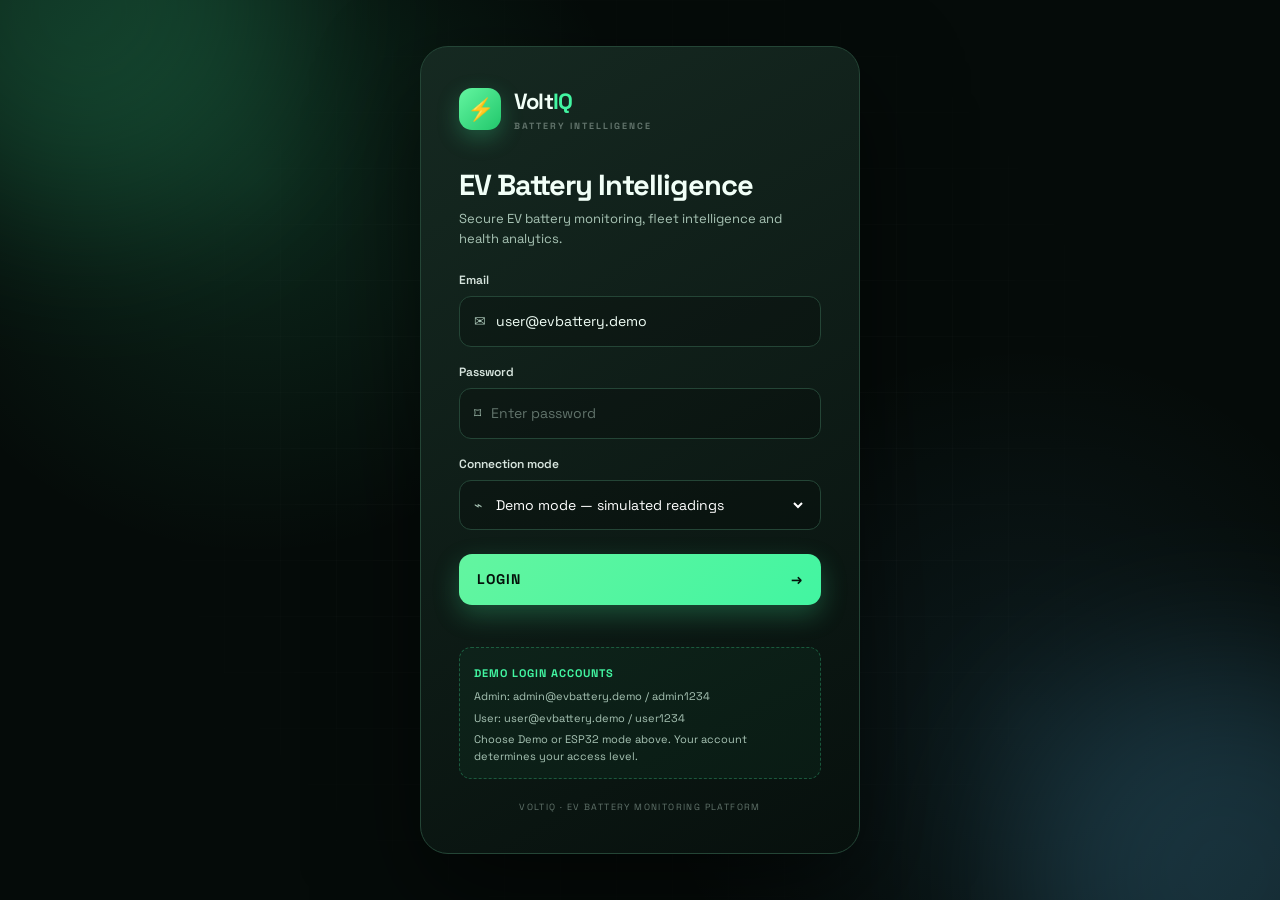
==== commit 833982c7: "Redesign dashboard UI and read ESP32 data through the backend ESP32 mode fetched http://192.168.4.1 " ====
--- a/frontend/index.html
+++ b/frontend/index.html
@@ -1,121 +1,154 @@
 <!doctype html>
 <html lang="en">
 <head>
-  <meta charset="utf-8">
-  <meta name="viewport" content="width=device-width, initial-scale=1">
-  <meta name="theme-color" content="#07100d">
-  <meta name="description" content="VoltIQ EV Battery Intelligence and Fleet Monitoring">
+    <meta charset="utf-8">
+    <meta name="viewport" content="width=device-width, initial-scale=1">
+    <meta name="theme-color" content="#07100d">
+    <meta name="description" content="VoltIQ EV Battery Intelligence and Fleet Monitoring">
 
-  <title>VoltIQ | EV Battery Intelligence</title>
+    <title>VoltIQ | EV Battery Intelligence</title>
 
-  <link rel="stylesheet" href="styles.css">
+    <!-- STYLESHEETS -->
+    <link rel="stylesheet" href="styles.css">
+    <link rel="stylesheet" href="advanced-intelligence.css">
+    <link rel="stylesheet" href="voltiq-assistant.css">
 
-  <script src="battery-intelligence.js" defer></script>
-  <script src="app.js" defer></script>
-  <script src="battery-intelligence-api.js" defer></script>
+    <!-- MAIN DASHBOARD MUST LOAD FIRST -->
+    <script src="app.js" defer></script>
+
+    <!-- EXISTING SIX BATTERY INTELLIGENCE FEATURES -->
+    <script src="battery-intelligence.js" defer></script>
+    <script src="battery-intelligence-api.js" defer></script>
+
+    <!-- EIGHT EXISTING ADVANCED AI FEATURES -->
+    <script src="advanced-intelligence.js" defer></script>
+
+    <!-- EIGHT NEW BATTERY PROTECTION INTELLIGENCE FEATURES -->
+    <script src="battery-protection-intelligence.js" defer></script>
+
+    <!-- CHATBOT, GPS AND WHATSAPP -->
+    <script src="voltiq-assistant.js" defer></script>
+
 </head>
 
 <body>
 
-  <div id="loginScreen" class="login-screen">
+    <!-- LOGIN SCREEN -->
+    <div id="loginScreen" class="login-screen">
 
-    <div class="login-glow glow-one"></div>
-    <div class="login-glow glow-two"></div>
+        <div class="login-glow glow-one"></div>
+        <div class="login-glow glow-two"></div>
 
-    <form id="loginForm" class="login-card">
+        <form id="loginForm" class="login-card">
 
-      <div class="brand">
-        <div class="brand-icon">⚡</div>
+            <div class="brand">
+                <div class="brand-icon">⚡</div>
 
-        <div>
-          <h1>Volt<span>IQ</span></h1>
-          <p>BATTERY INTELLIGENCE</p>
-        </div>
-      </div>
+                <div>
+                    <h1>Volt<span>IQ</span></h1>
+                    <p>BATTERY INTELLIGENCE</p>
+                </div>
+            </div>
 
-      <div class="login-heading">
-        <h2>EV Battery Intelligence</h2>
-        <p>
-          Secure EV battery monitoring, fleet intelligence
-          and health analytics.
-        </p>
-      </div>
+            <div class="login-heading">
+                <h2>EV Battery Intelligence</h2>
 
-      <label for="loginEmail">Email</label>
+                <p>
+                    Secure EV battery monitoring, fleet intelligence
+                    and health analytics.
+                </p>
+            </div>
 
-      <div class="input-box">
-        <span>✉</span>
-        <input
-          id="loginEmail"
-          type="email"
-          required
-          autocomplete="username"
-          placeholder="Enter email"
-          value="user@evbattery.demo"
-        >
-      </div>
+            <label for="loginEmail">Email</label>
 
-      <label for="loginPassword">Password</label>
+            <div class="input-box">
+                <span>✉</span>
 
-      <div class="input-box">
-        <span>⌑</span>
-        <input
-          id="loginPassword"
-          type="password"
-          required
-          autocomplete="current-password"
-          placeholder="Enter password"
-        >
-      </div>
+                <input
+                    id="loginEmail"
+                    type="email"
+                    required
+                    autocomplete="username"
+                    placeholder="Enter email"
+                    value="user@evbattery.demo"
+                >
+            </div>
 
-      <label for="connectionMode">Connection mode</label>
+            <label for="loginPassword">Password</label>
 
-      <div class="input-box">
-        <span>⌁</span>
+            <div class="input-box">
+                <span>⌑</span>
 
-        <select
-          id="connectionMode"
-          style="width:100%;padding:14px 0;border:0;outline:0;color:white;background:transparent"
-        >
-          <option value="DEMO" style="color:#111">
-            Demo mode — simulated readings
-          </option>
+                <input
+                    id="loginPassword"
+                    type="password"
+                    required
+                    autocomplete="current-password"
+                    placeholder="Enter password"
+                >
+            </div>
 
-          <option value="ESP32" style="color:#111">
-            ESP32 mode — real device readings
-          </option>
-        </select>
-      </div>
+            <label for="connectionMode">Connection mode</label>
 
-      <button class="login-btn" type="submit">
-        <span>LOGIN</span>
-        <span>→</span>
-      </button>
+            <div class="input-box">
+                <span>⌁</span>
 
-      <div id="loginMessage" class="login-message" role="alert"></div>
+                <select
+                    id="connectionMode"
+                    style="
+                        width:100%;
+                        padding:14px 0;
+                        border:0;
+                        outline:0;
+                        color:white;
+                        background:transparent;
+                    "
+                >
+                    <option value="DEMO" style="color:#111">
+                        Demo mode — simulated readings
+                    </option>
 
-      <div class="demo-login">
-        <strong>DEMO LOGIN ACCOUNTS</strong>
+                    <option value="ESP32" style="color:#111">
+                        ESP32 mode — real device readings
+                    </option>
+                </select>
+            </div>
 
-        <p>Admin: admin@evbattery.demo / admin1234</p>
-        <p>User: user@evbattery.demo / user1234</p>
+            <button class="login-btn" type="submit">
+                <span>LOGIN</span>
+                <span>→</span>
+            </button>
 
-        <p>
-          Choose Demo or ESP32 mode above.
-          Your account determines your access level.
-        </p>
-      </div>
+            <div
+                id="loginMessage"
+                class="login-message"
+                role="alert"
+            ></div>
 
-      <div class="login-footer">
-        VOLTIQ · EV BATTERY MONITORING PLATFORM
-      </div>
+            <div class="demo-login">
+                <strong>DEMO LOGIN ACCOUNTS</strong>
 
-    </form>
+                <p>Admin: admin@evbattery.demo / admin1234</p>
+                <p>User: user@evbattery.demo / user1234</p>
 
-  </div>
+                <p>
+                    Choose Demo or ESP32 mode above.
+                    Your account determines your access level.
+                </p>
+            </div>
 
-  <div id="app" class="app hidden"></div>
-  <div id="toast" class="toast"></div>
+            <div class="login-footer">
+                VOLTIQ · EV BATTERY MONITORING PLATFORM
+            </div>
+
+        </form>
+    </div>
+
+    <!-- MAIN APPLICATION -->
+    <div id="app" class="app hidden"></div>
+
+    <!-- TOAST NOTIFICATIONS -->
+    <div id="toast" class="toast"></div>
 
 </body>
 </html>
--- a/frontend/styles.css
+++ b/frontend/styles.css
@@ -1,1089 +1,1738 @@
 @import url('https://fonts.googleapis.com/css2?family=Space+Grotesk:wght@400;500;600;700&display=swap');
 
+/* =========================================================
+   VOLTIQ DESIGN SYSTEM
+   One palette, one type family (Space Grotesk), one set of
+   radii and spacing. Every component below draws from these
+   tokens; nothing else should hard-code a colour.
+   ========================================================= */
+
 :root {
---bg:#07100d;
---panel:#0e1c17;
---panel2:#13251e;
---line:rgba(255,255,255,.08);
---green:#63f5a0;
---blue:#62c8ff;
---orange:#ffb454;
---red:#ff6978;
---purple:#b88cff;
---text:#f4f8f6;
---muted:#8d9f97;
+    /* Surfaces */
+    --bg: #07100d;
+    --bg-deep: #050b09;
+    --panel: #0e1c17;
+    --panel2: #13251e;
+    --panel3: #183326;
+    --wash: rgba(255, 255, 255, 0.035);
+    --wash-strong: rgba(255, 255, 255, 0.06);
+
+    /* Lines */
+    --line: #244536;
+    --line-soft: rgba(255, 255, 255, 0.07);
+
+    /* Brand and status */
+    --green: #42f5a1;
+    --green-2: #63f5a0;
+    --green-deep: #21c76b;
+    --blue: #62c8ff;
+    --orange: #ffb454;
+    --red: #ff6978;
+    --purple: #b88cff;
+
+    --green-tint: rgba(66, 245, 161, 0.10);
+    --green-edge: rgba(66, 245, 161, 0.28);
+    --orange-tint: rgba(255, 180, 84, 0.12);
+    --red-tint: rgba(255, 105, 120, 0.12);
+    --blue-tint: rgba(98, 200, 255, 0.12);
+
+    /* Text */
+    --text: #f1fff7;
+    --text-2: #d7e5de;
+    --muted: #a8c4b5;
+    --dim: #61736b;
+
+    /* Shape */
+    --r-sm: 8px;
+    --r-md: 12px;
+    --r-lg: 16px;
+    --r-xl: 22px;
+
+    --shadow: 0 18px 40px rgba(0, 0, 0, 0.28);
+    --ring: 0 0 0 3px rgba(66, 245, 161, 0.22);
+
+    --sidebar-w: 264px;
+
+    /* Aliases read by the intelligence add-on stylesheets */
+    --card-bg: var(--panel);
+    --surface-color: var(--wash);
+    --border-color: var(--line-soft);
+    --text-color: var(--text);
+    --muted-color: var(--muted);
+    --primary-color: var(--green);
 }
 
 * {
-box-sizing:border-box;
-margin:0;
-padding:0;
+    box-sizing: border-box;
+    margin: 0;
+    padding: 0;
+}
+
+html {
+    -webkit-text-size-adjust: 100%;
 }
 
 body {
-font-family:'Space Grotesk',sans-serif;
-background:radial-gradient(circle at 80% 0%,rgba(55,160,104,.1),transparent 32%),var(--bg);
-color:var(--text);
-min-height:100vh;
-}
-
-button,input,select {
-font:inherit;
-}
-
-button {
-cursor:pointer;
-}
-
-.hidden {
-display:none!important;
-}
-
-/* LOGIN PAGE */
-
-.login-screen {
-position:fixed;
-inset:0;
-display:flex;
-align-items:center;
-justify-content:center;
-background:
-radial-gradient(circle at 20% 20%,rgba(68,245,157,.12),transparent 30%),
-radial-gradient(circle at 80% 80%,rgba(98,200,255,.08),transparent 30%),
-#050b09;
-z-index:100;
-overflow:auto;
-padding:24px;
-}
-
-.login-glow {
-position:absolute;
-width:420px;
-height:420px;
-border-radius:50%;
-filter:blur(80px);
-opacity:.18;
-pointer-events:none;
-}
-
-.glow-one {
-background:var(--green);
-top:-200px;
-left:-120px;
-}
-
-.glow-two {
-background:var(--blue);
-right:-150px;
-bottom:-180px;
-}
-
-.login-card {
-width:min(440px,100%);
-padding:38px;
-background:linear-gradient(145deg,rgba(22,42,34,.96),rgba(7,16,13,.97));
-border:1px solid var(--line);
-border-radius:28px;
-box-shadow:0 40px 100px #0008;
-position:relative;
-z-index:2;
-}
-
-.brand {
-display:flex;
-align-items:center;
-gap:13px;
-}
-
-.brand-icon {
-width:42px;
-height:42px;
-display:grid;
-place-items:center;
-border-radius:13px;
-background:linear-gradient(135deg,var(--green),#21c76b);
-color:#05120b;
-font-size:22px;
-font-weight:900;
-}
-
-.brand h1 {
-font-size:22px;
-letter-spacing:-.8px;
-}
-
-.brand h1 span {
-color:var(--green);
-}
-
-.brand p {
-margin-top:2px;
-color:#61736b;
-font-size:8px;
-letter-spacing:2px;
-font-weight:800;
-}
-
-.login-heading {
-margin:38px 0 25px;
-}
-
-.login-heading h2 {
-font-size:29px;
-letter-spacing:-1px;
-}
-
-.login-heading p {
-color:var(--muted);
-margin-top:7px;
-font-size:13px;
-line-height:1.5;
-}
-
-.login-card label {
-display:block;
-margin:15px 0 7px;
-color:#c9d5d0;
-font-size:12px;
-font-weight:700;
-}
-
-.input-box {
-display:flex;
-align-items:center;
-gap:10px;
-padding:0 14px;
-background:#0003;
-border:1px solid var(--line);
-border-radius:12px;
-}
-
-.input-box span {
-color:var(--muted);
-}
-
-.input-box input {
-width:100%;
-padding:14px 0;
-border:0;
-outline:0;
-color:white;
-background:transparent;
-}
-
-.input-box input::placeholder {
-color:#52635c;
-}
-
-.login-btn {
-width:100%;
-margin-top:22px;
-display:flex;
-justify-content:space-between;
-padding:15px 17px;
-border:0;
-border-radius:13px;
-background:linear-gradient(135deg,var(--green),#42d982);
-color:#04110a;
-font-weight:900;
-}
-
-.login-message {
-min-height:18px;
-color:var(--red);
-font-size:12px;
-margin-top:8px;
-}
-
-.demo-login {
-margin-top:17px;
-padding:14px;
-border:1px dashed #63f5a033;
-border-radius:12px;
-background:#63f5a009;
-}
-
-.demo-login strong {
-font-size:11px;
-color:var(--green);
-}
-
-.demo-login p {
-color:var(--muted);
-font-size:11px;
-margin-top:5px;
-}
-
-.login-footer {
-text-align:center;
-margin-top:22px;
-color:#61736b;
-font-size:9px;
-letter-spacing:1px;
-}
-
-/* APPLICATION */
-
-.app {
-min-height:100vh;
-display:flex;
-}
-
-/* SIDEBAR */
-
-.sidebar {
-position:fixed;
-width:260px;
-height:100vh;
-padding:25px 17px;
-display:flex;
-flex-direction:column;
-background:linear-gradient(180deg,#0b1712,#07100d);
-border-right:1px solid var(--line);
-z-index:10;
-}
-
-.side-brand {
-display:flex;
-gap:11px;
-align-items:center;
-padding:0 8px;
-}
-
-.side-brand .brand-icon {
-width:36px;
-height:36px;
-font-size:19px;
-}
-
-.side-brand strong {
-font-size:18px;
-}
-
-.side-brand small {
-display:block;
-color:#61736b;
-font-size:8px;
-letter-spacing:1.4px;
-}
-
-.live-pill {
-display:inline-flex;
-align-items:center;
-gap:7px;
-margin:24px 8px 0;
-padding:6px 10px;
-border-radius:20px;
-color:var(--green);
-background:#63f5a00f;
-font-size:9px;
-font-weight:900;
-letter-spacing:1px;
-width:max-content;
-}
-
-.live-pill i,.dot {
-width:7px;
-height:7px;
-border-radius:50%;
-background:var(--green);
-box-shadow:0 0 10px #63f5a0;
-display:inline-block;
-}
-
-.nav-title {
-padding:0 12px;
-margin:27px 0 9px;
-color:#4e6058;
-font-size:9px;
-font-weight:900;
-letter-spacing:1.5px;
-}
-
-.nav-item {
-display:flex;
-align-items:center;
-gap:12px;
-padding:12px;
-margin:3px 0;
-border-radius:11px;
-color:var(--muted);
-font-size:13px;
-font-weight:600;
-border:0;
-background:transparent;
-text-align:left;
-width:100%;
-}
-
-.nav-item span {
-width:19px;
-color:#63766d;
-text-align:center;
-}
-
-.nav-item:hover {
-color:white;
-background:#ffffff09;
-}
-
-.nav-item.active {
-color:var(--green);
-background:linear-gradient(90deg,#63f5a01c,#63f5a006);
-border-left:2px solid var(--green);
-}
-
-.sidebar-bottom {
-margin-top:auto;
-}
-
-.system-card {
-padding:14px;
-background:#ffffff06;
-border:1px solid var(--line);
-border-radius:14px;
-}
-
-.system-card b {
-color:var(--green);
-font-size:11px;
-}
-
-.system-card p {
-font-size:10px;
-color:var(--muted);
-margin-top:5px;
-line-height:1.5;
-}
-
-.side-user {
-display:flex;
-align-items:center;
-gap:10px;
-margin-top:15px;
-padding:8px;
-}
-
-.avatar {
-width:34px;
-height:34px;
-border-radius:50%;
-display:grid;
-place-items:center;
-background:#1d3d2e;
-color:var(--green);
-font-weight:800;
-}
-
-.side-user strong {
-font-size:11px;
-}
-
-.side-user small {
-display:block;
-color:var(--muted);
-font-size:9px;
-}
-
-.side-user button {
-margin-left:auto;
-border:0;
-background:none;
-color:var(--muted);
-}
-
-/* MAIN CONTENT */
-
-.main-content {
-width:calc(100% - 260px);
-margin-left:260px;
-min-width:0;
-}
-
-.topbar {
-height:70px;
-display:flex;
-align-items:center;
-padding:0 32px;
-border-bottom:1px solid var(--line);
-background:#07100dcc;
-position:sticky;
-top:0;
-z-index:5;
-backdrop-filter:blur(18px);
-}
-
-.topbar-title {
-font-size:13px;
-color:var(--muted);
-}
-
-.top-actions {
-margin-left:auto;
-display:flex;
-align-items:center;
-gap:15px;
-}
-
-.mode-badge {
-font-size:9px;
-font-weight:800;
-letter-spacing:1px;
-padding:8px 11px;
-border-radius:20px;
-color:var(--green);
-background:#63f5a012;
-border:1px solid #63f5a02b;
-}
-
-.top-actions button {
-padding:9px 13px;
-border-radius:9px;
-border:1px solid var(--line);
-background:#ffffff08;
-color:var(--text);
-font-size:11px;
-}
-
-.dashboard-section {
-max-width:1600px;
-margin:auto;
-padding:32px;
-}
-
-.page-heading {
-display:flex;
-justify-content:space-between;
-align-items:flex-end;
-gap:20px;
-margin-bottom:24px;
-}
-
-.eyebrow,.section-label {
-color:var(--green);
-font-size:9px;
-font-weight:900;
-letter-spacing:1.7px;
-}
-
-.page-heading h1 {
-margin-top:9px;
-font-size:clamp(27px,4vw,43px);
-letter-spacing:-1.8px;
-}
-
-.page-heading p {
-margin-top:9px;
-color:var(--muted);
-font-size:13px;
-}
-
-.heading-actions {
-display:flex;
-gap:9px;
-flex-wrap:wrap;
-}
-
-.primary-btn,.secondary-btn {
-padding:11px 14px;
-border-radius:10px;
-font-size:11px;
-font-weight:800;
-}
-
-.primary-btn {
-border:0;
-background:var(--green);
-color:#04110a;
-}
-
-.secondary-btn {
-border:1px solid var(--line);
-background:#ffffff08;
-color:#d7e0dc;
-}
-
-/* HERO */
-
-.hero-panel {
-display:flex;
-justify-content:space-between;
-align-items:center;
-gap:20px;
-padding:32px;
-border:1px solid #63f5a01a;
-border-radius:22px;
-background:
-radial-gradient(circle at 80% 50%,#63f5a016,transparent 35%),
-linear-gradient(120deg,#10221a,#0a1511);
-margin-bottom:20px;
-}
-
-.hero-panel h2 {
-font-size:clamp(26px,4vw,42px);
-letter-spacing:-1.5px;
-}
-
-.hero-panel h2 span {
-color:var(--green);
-}
-
-.hero-panel p {
-color:var(--muted);
-font-size:12px;
-margin-top:10px;
-line-height:1.6;
-}
-
-.hero-value {
-text-align:right;
-}
-
-.hero-value strong {
-display:block;
-font-size:42px;
-color:var(--green);
-}
-
-.hero-value small {
-font-size:9px;
-color:var(--muted);
-letter-spacing:1px;
-}
-
-/* DASHBOARD CARDS */
-
-.stats-grid {
-display:grid;
-grid-template-columns:repeat(4,minmax(0,1fr));
-gap:13px;
-margin:18px 0;
-}
-
-.stat-card,.panel,.feature-card {
-padding:19px;
-border:1px solid var(--line);
-border-radius:16px;
-background:linear-gradient(145deg,#102019,#0b1712);
-}
-
-.stat-card small {
-color:var(--muted);
-font-size:9px;
-letter-spacing:1px;
-font-weight:800;
-}
-
-.stat-card strong {
-display:block;
-font-size:27px;
-margin:9px 0 4px;
-}
-
-.stat-card p {
-color:#71867b;
-font-size:10px;
-}
-
-.panel {
-margin-top:18px;
-}
-
-.panel-head {
-display:flex;
-justify-content:space-between;
-align-items:center;
-gap:12px;
-margin-bottom:16px;
-}
-
-.panel h2 {
-font-size:16px;
-}
-
-.panel-head p {
-font-size:10px;
-color:var(--muted);
-margin-top:5px;
-}
-
-.vehicle-grid,.feature-grid {
-display:grid;
-grid-template-columns:repeat(auto-fit,minmax(220px,1fr));
-gap:13px;
-}
-
-.vehicle-card {
-padding:17px;
-border:1px solid var(--line);
-border-radius:14px;
-background:#ffffff05;
-}
-
-.vehicle-card h3 {
-font-size:14px;
-margin:12px 0 4px;
-}
-
-.vehicle-card p,.muted {
-font-size:11px;
-color:var(--muted);
-}
-
-.card-top {
-display:flex;
-justify-content:space-between;
-align-items:center;
-}
-
-.status {
-font-size:9px;
-font-weight:900;
-padding:5px 8px;
-border-radius:7px;
-}
-
-.healthy {
-color:var(--green);
-background:#63f5a015;
-}
-
-.warning {
-color:var(--orange);
-background:#ffb45418;
-}
-
-.critical {
-color:var(--red);
-background:#ff697818;
-}
-
-.mini-grid {
-display:grid;
-grid-template-columns:repeat(3,1fr);
-gap:7px;
-margin-top:14px;
-}
-
-.mini-grid div {
-padding:9px;
-border-radius:8px;
-background:#ffffff08;
-}
-
-.mini-grid small {
-display:block;
-color:var(--muted);
-font-size:8px;
-}
-
-.mini-grid b {
-font-size:12px;
-display:block;
-margin-top:4px;
-}
-
-/* BATTERY FEATURES */
-
-.feature-card label {
-font-size:9px;
-color:var(--green);
-letter-spacing:1px;
-font-weight:900;
-}
-
-.feature-card h3 {
-font-size:15px;
-margin:12px 0 8px;
-}
-
-.feature-card p {
-font-size:11px;
-color:var(--muted);
-line-height:1.6;
-}
-
-.feature-card .big {
-font-size:25px;
-font-weight:700;
-display:block;
-margin:12px 0;
-}
-
-.feature-card button {
-margin-top:12px;
-padding:8px 10px;
-border:1px solid #63f5a033;
-background:#63f5a010;
-color:var(--green);
-border-radius:8px;
-font-size:10px;
-}
-
-/* REPORTS */
-
-.data-table {
-width:100%;
-border-collapse:collapse;
-font-size:11px;
-}
-
-.data-table th,.data-table td {
-text-align:left;
-padding:12px;
-border-bottom:1px solid var(--line);
-}
-
-.data-table th {
-color:var(--muted);
-font-size:9px;
-letter-spacing:1px;
-}
-
-/* SETTINGS */
-
-.field {
-display:grid;
-gap:7px;
-margin:13px 0;
-}
-
-.field label {
-font-size:11px;
-color:var(--muted);
-}
-
-.field input,.field select {
-padding:12px;
-border:1px solid var(--line);
-border-radius:9px;
-background:#07130e;
-color:var(--text);
-width:100%;
-}
-
-/* GUIDE */
-
-.guide-list {
-padding-left:20px;
-color:var(--muted);
-font-size:12px;
-line-height:2;
-}
-
-/* NOTIFICATIONS */
-
-.toast {
-position:fixed;
-bottom:22px;
-right:22px;
-padding:12px 16px;
-background:#183326;
-border:1px solid #63f5a044;
-border-radius:10px;
-color:var(--green);
-font-size:12px;
-z-index:200;
-opacity:0;
-transform:translateY(8px);
-transition:.2s;
-pointer-events:none;
-}
-
-.toast.show {
-opacity:1;
-transform:none;
-}
-
-/* RESPONSIVE */
-
-@media(max-width:900px) {
-
-.sidebar {
-width:220px;
-}
-
-.main-content {
-width:calc(100% - 220px);
-margin-left:220px;
-}
-
-.stats-grid {
-grid-template-columns:repeat(2,1fr);
-}
-
-.dashboard-section {
-padding:22px;
-}
-
-}
-
-@media(max-width:650px) {
-
-.sidebar {
-position:static;
-width:100%;
-height:auto;
-padding:12px;
-display:block;
-}
-
-.sidebar .nav-title,
-.sidebar .live-pill,
-.sidebar-bottom {
-display:none;
-}
-
-.sidebar nav {
-display:flex;
-overflow:auto;
-gap:4px;
-margin-top:12px;
-}
-
-.nav-item {
-white-space:nowrap;
-width:auto;
-padding:9px;
-}
-
-.side-brand {
-display:none;
-}
-
-.app {
-display:block;
-}
-
-.main-content {
-width:100%;
-margin:0;
-}
-
-.topbar {
-height:55px;
-padding:0 15px;
-}
-
-.dashboard-section {
-padding:17px;
-}
-
-.page-heading {
-display:block;
-}
-
-.heading-actions {
-margin-top:15px;
-}
-
-.hero-panel {
-padding:22px;
-}
-
-.hero-value strong {
-font-size:30px;
-}
-
-.stats-grid {
-gap:8px;
-}
-
-.stat-card {
-padding:13px;
-}
-
-.stat-card strong {
-font-size:22px;
-}
-
-.login-card {
-padding:26px 22px;
-}
-
-}
-/* VOLTIQ — FIX DARK TEXT VISIBILITY */
-
-:root {
-    --text: #f1fff7;
-    --muted: #a8c4b5;
-    --green: #42f5a1;
-    --line: #244536;
-}
-
-body,
-.main-content {
-    color: #f1fff7 !important;
-}
-
-.panel,
-.vehicle-card,
-.stat-card,
-.feature-card,
-.hero-panel,
-.system-card {
-    color: #f1fff7 !important;
-}
-
-.vehicle-card *,
-.stat-card *,
-.feature-card *,
-.panel *,
-.hero-panel * {
-    color: inherit;
-}
-
-.vehicle-card h2,
-.vehicle-card h3,
-.vehicle-card b,
-.vehicle-card strong,
-.stat-card strong,
-.feature-card h3,
-.panel h2,
-.panel h3 {
-    color: #ffffff !important;
-}
-
-.vehicle-card p,
-.stat-card p,
-.feature-card p,
-.panel p,
-.muted {
-    color: #a8c4b5 !important;
-}
-
-.vehicle-card small,
-.stat-card small,
-.feature-card label {
-    color: #8fc6aa !important;
-}
-
-.vehicle-card .status,
-.status {
-    color: #42f5a1 !important;
-}
-
+    font-family: 'Space Grotesk', sans-serif;
+    font-size: 14px;
+    line-height: 1.5;
+    color: var(--text);
+    background:
+        radial-gradient(circle at 85% -10%, rgba(66, 245, 161, 0.09), transparent 38%),
+        radial-gradient(circle at -10% 110%, rgba(98, 200, 255, 0.05), transparent 40%),
+        var(--bg);
+    background-attachment: fixed;
+    min-height: 100vh;
+    -webkit-font-smoothing: antialiased;
+}
+
+button,
 input,
 select,
 textarea {
-    background: #10251c !important;
-    color: #ffffff !important;
-    border: 1px solid #315b45 !important;
+    font: inherit;
+    color: inherit;
 }
 
 button {
-    color: #ffffff;
-}
-
-button:hover {
-    border-color: #42f5a1 !important;
+    cursor: pointer;
+}
+
+a {
+    color: var(--green);
+}
+
+strong,
+b {
+    font-weight: 700;
+}
+
+:focus-visible {
+    outline: none;
+    box-shadow: var(--ring);
+}
+
+.hidden {
+    display: none !important;
+}
+
+.muted {
+    color: var(--muted);
+    font-size: 12px;
+}
+
+::selection {
+    background: rgba(66, 245, 161, 0.3);
+}
+
+::-webkit-scrollbar {
+    width: 10px;
+    height: 10px;
+}
+
+::-webkit-scrollbar-thumb {
+    background: var(--panel3);
+    border: 2px solid var(--bg);
+    border-radius: 10px;
+}
+
+::-webkit-scrollbar-track {
+    background: transparent;
+}
+
+
+/* =========================================================
+   BRAND
+   ========================================================= */
+
+.brand {
+    display: flex;
+    align-items: center;
+    gap: 13px;
+}
+
+.brand-icon {
+    width: 42px;
+    height: 42px;
+    flex: none;
+    display: grid;
+    place-items: center;
+    border-radius: 13px;
+    background: linear-gradient(135deg, var(--green-2), var(--green-deep));
+    color: #05120b;
+    font-size: 22px;
+    font-weight: 700;
+    box-shadow: 0 8px 22px rgba(66, 245, 161, 0.25);
+}
+
+.brand h1 {
+    font-size: 22px;
+    letter-spacing: -0.8px;
+}
+
+.brand h1 span {
+    color: var(--green);
+}
+
+.brand p {
+    margin-top: 2px;
+    color: var(--dim);
+    font-size: 9px;
+    letter-spacing: 2px;
+    font-weight: 700;
+}
+
+
+/* =========================================================
+   LOGIN
+   ========================================================= */
+
+.login-screen {
+    position: fixed;
+    inset: 0;
+    z-index: 100;
+    display: flex;
+    align-items: center;
+    justify-content: center;
+    padding: 24px;
+    overflow: auto;
+    background:
+        radial-gradient(circle at 20% 20%, rgba(66, 245, 161, 0.12), transparent 30%),
+        radial-gradient(circle at 80% 80%, rgba(98, 200, 255, 0.08), transparent 30%),
+        var(--bg-deep);
+}
+
+/* Faint grid behind the card */
+.login-screen::before {
+    content: "";
+    position: absolute;
+    inset: 0;
+    background-image:
+        linear-gradient(var(--line-soft) 1px, transparent 1px),
+        linear-gradient(90deg, var(--line-soft) 1px, transparent 1px);
+    background-size: 56px 56px;
+    mask-image: radial-gradient(circle at 50% 50%, #000 0%, transparent 70%);
+    -webkit-mask-image: radial-gradient(circle at 50% 50%, #000 0%, transparent 70%);
+    opacity: 0.5;
+    pointer-events: none;
+}
+
+.login-glow {
+    position: absolute;
+    width: 420px;
+    height: 420px;
+    border-radius: 50%;
+    filter: blur(80px);
+    opacity: 0.18;
+    pointer-events: none;
+}
+
+.glow-one {
+    background: var(--green);
+    top: -200px;
+    left: -120px;
+}
+
+.glow-two {
+    background: var(--blue);
+    right: -150px;
+    bottom: -180px;
+}
+
+.login-card {
+    position: relative;
+    z-index: 2;
+    width: min(440px, 100%);
+    margin: auto;
+    padding: 38px;
+    border: 1px solid var(--line);
+    border-radius: 28px;
+    background: linear-gradient(150deg, rgba(22, 42, 34, 0.96), rgba(7, 16, 13, 0.97));
+    box-shadow: 0 40px 100px rgba(0, 0, 0, 0.55);
+}
+
+.login-heading {
+    margin: 34px 0 22px;
+}
+
+.login-heading h2 {
+    font-size: 29px;
+    line-height: 1.15;
+    letter-spacing: -1px;
+}
+
+.login-heading p {
+    margin-top: 8px;
+    color: var(--muted);
+    font-size: 13px;
+    line-height: 1.55;
+}
+
+.login-card label {
+    display: block;
+    margin: 16px 0 7px;
+    color: var(--text-2);
+    font-size: 12px;
+    font-weight: 600;
+}
+
+.input-box {
+    display: flex;
+    align-items: center;
+    gap: 10px;
+    padding: 0 14px;
+    border: 1px solid var(--line);
+    border-radius: var(--r-md);
+    background: rgba(0, 0, 0, 0.22);
+    transition: border-color 0.15s, box-shadow 0.15s;
+}
+
+.input-box:focus-within {
+    border-color: var(--green-edge);
+    box-shadow: var(--ring);
+}
+
+.input-box span {
+    color: var(--muted);
+}
+
+.input-box input,
+.input-box select {
+    width: 100%;
+    padding: 14px 0;
+    border: 0;
+    outline: 0;
+    color: var(--text);
+    background: transparent;
+    box-shadow: none;
+}
+
+.input-box select option {
+    color: #111;
+}
+
+.input-box input::placeholder {
+    color: var(--dim);
+}
+
+.login-btn {
+    width: 100%;
+    margin-top: 24px;
+    display: flex;
+    justify-content: space-between;
+    align-items: center;
+    padding: 15px 18px;
+    border: 0;
+    border-radius: 13px;
+    background: linear-gradient(135deg, var(--green-2), var(--green));
+    color: #04110a;
+    font-weight: 700;
+    letter-spacing: 1px;
+    box-shadow: 0 10px 26px rgba(66, 245, 161, 0.25);
+    transition: transform 0.15s, box-shadow 0.15s;
+}
+
+.login-btn:hover {
+    transform: translateY(-1px);
+    box-shadow: 0 14px 32px rgba(66, 245, 161, 0.32);
+}
+
+.login-message {
+    min-height: 18px;
+    margin-top: 8px;
+    color: var(--red);
+    font-size: 12px;
+}
+
+.demo-login {
+    margin-top: 16px;
+    padding: 14px;
+    border: 1px dashed var(--green-edge);
+    border-radius: var(--r-md);
+    background: rgba(66, 245, 161, 0.04);
+}
+
+.demo-login strong {
+    color: var(--green);
+    font-size: 11px;
+    letter-spacing: 1px;
+}
+
+.demo-login p {
+    margin-top: 5px;
+    color: var(--muted);
+    font-size: 11px;
+}
+
+.login-footer {
+    margin-top: 22px;
+    text-align: center;
+    color: var(--dim);
+    font-size: 9px;
+    letter-spacing: 1.4px;
+}
+
+
+/* =========================================================
+   APP SHELL
+   ========================================================= */
+
+.app {
+    min-height: 100vh;
+    display: flex;
+}
+
+.sidebar {
+    position: fixed;
+    inset: 0 auto 0 0;
+    z-index: 10;
+    width: var(--sidebar-w);
+    display: flex;
+    flex-direction: column;
+    padding: 24px 16px 18px;
+    border-right: 1px solid var(--line-soft);
+    background: linear-gradient(180deg, #0b1712, var(--bg));
+    overflow-y: auto;
+}
+
+.sidebar nav {
+    display: flex;
+    flex-direction: column;
+    gap: 2px;
+}
+
+.side-brand {
+    display: flex;
+    align-items: center;
+    gap: 11px;
+    padding: 0 8px;
+}
+
+.side-brand .brand-icon {
+    width: 36px;
+    height: 36px;
+    border-radius: 11px;
+    font-size: 18px;
+}
+
+.side-brand strong {
+    font-size: 18px;
+    letter-spacing: -0.4px;
+}
+
+.side-brand small {
+    display: block;
+    color: var(--dim);
+    font-size: 8px;
+    font-weight: 700;
+    letter-spacing: 1.6px;
+}
+
+.live-pill {
+    display: inline-flex;
+    align-items: center;
+    gap: 8px;
+    width: max-content;
+    margin: 22px 8px 0;
+    padding: 6px 11px;
+    border: 1px solid var(--green-edge);
+    border-radius: 20px;
+    background: var(--green-tint);
+    color: var(--green);
+    font-size: 9px;
+    font-weight: 700;
+    letter-spacing: 1.2px;
+}
+
+.live-pill i,
+.dot {
+    display: inline-block;
+    width: 7px;
+    height: 7px;
+    border-radius: 50%;
+    background: var(--green);
+    box-shadow: 0 0 10px var(--green);
+    animation: vq-pulse 2.4s ease-in-out infinite;
+}
+
+@keyframes vq-pulse {
+    0%, 100% { opacity: 1; }
+    50% { opacity: 0.35; }
+}
+
+.nav-title {
+    margin: 26px 0 8px;
+    padding: 0 12px;
+    color: var(--dim);
+    font-size: 9px;
+    font-weight: 700;
+    letter-spacing: 1.6px;
+}
+
+.nav-item {
+    position: relative;
+    width: 100%;
+    display: flex;
+    align-items: center;
+    gap: 12px;
+    padding: 10px 12px;
+    border: 0;
+    border-radius: var(--r-md);
+    background: transparent;
+    color: var(--muted);
+    font-size: 13px;
+    font-weight: 500;
+    text-align: left;
+    transition: background 0.15s, color 0.15s;
+}
+
+.nav-item span {
+    width: 28px;
+    height: 28px;
+    flex: none;
+    display: grid;
+    place-items: center;
+    border-radius: var(--r-sm);
+    background: var(--wash);
+    color: var(--dim);
+    font-size: 13px;
+    transition: background 0.15s, color 0.15s;
+}
+
+.nav-item:hover {
+    color: var(--text);
+    background: var(--wash);
+}
+
+.nav-item:hover span {
+    color: var(--text-2);
+}
+
+.nav-item.active {
+    color: var(--text);
+    background: linear-gradient(90deg, rgba(66, 245, 161, 0.13), rgba(66, 245, 161, 0.02));
+}
+
+.nav-item.active::before {
+    content: "";
+    position: absolute;
+    left: -16px;
+    top: 9px;
+    bottom: 9px;
+    width: 3px;
+    border-radius: 0 3px 3px 0;
+    background: var(--green);
+    box-shadow: 0 0 12px var(--green);
+}
+
+.nav-item.active span {
+    background: var(--green-tint);
+    color: var(--green);
+}
+
+.sidebar-bottom {
+    margin-top: auto;
+    padding-top: 20px;
+}
+
+.system-card {
+    padding: 14px;
+    border: 1px solid var(--line-soft);
+    border-radius: var(--r-lg);
+    background: var(--wash);
+}
+
+.system-card b {
+    color: var(--green);
+    font-size: 11px;
+    letter-spacing: 0.6px;
+}
+
+.system-card p {
+    margin-top: 6px;
+    color: var(--muted);
+    font-size: 11px;
+    line-height: 1.55;
+}
+
+.side-user {
+    display: flex;
+    align-items: center;
+    gap: 10px;
+    margin-top: 12px;
+    padding: 10px;
+    border-radius: var(--r-md);
+}
+
+.avatar {
+    width: 34px;
+    height: 34px;
+    flex: none;
+    display: grid;
+    place-items: center;
+    border-radius: 50%;
+    background: linear-gradient(135deg, #1d3d2e, #12261d);
+    border: 1px solid var(--green-edge);
+    color: var(--green);
+    font-weight: 700;
+}
+
+.side-user strong {
+    display: block;
+    font-size: 12px;
+}
+
+.side-user small {
+    display: block;
+    color: var(--muted);
+    font-size: 10px;
+}
+
+.side-user button {
+    margin-left: auto;
+    width: 30px;
+    height: 30px;
+    border: 1px solid transparent;
+    border-radius: var(--r-sm);
+    background: none;
+    color: var(--muted);
+    transition: color 0.15s, border-color 0.15s;
+}
+
+.side-user button:hover {
+    color: var(--red);
+    border-color: var(--line);
+}
+
+.main-content {
+    width: calc(100% - var(--sidebar-w));
+    min-width: 0;
+    margin-left: var(--sidebar-w);
+}
+
+.topbar {
+    position: sticky;
+    top: 0;
+    z-index: 5;
+    height: 64px;
+    display: flex;
+    align-items: center;
+    gap: 16px;
+    padding: 0 32px;
+    border-bottom: 1px solid var(--line-soft);
+    background: rgba(7, 16, 13, 0.82);
+    backdrop-filter: blur(18px);
+    -webkit-backdrop-filter: blur(18px);
+}
+
+.topbar-title {
+    color: var(--dim);
+    font-size: 13px;
+}
+
+.topbar-title #crumb {
+    color: var(--text);
+    font-weight: 600;
+}
+
+.top-actions {
+    margin-left: auto;
+    display: flex;
+    align-items: center;
+    gap: 10px;
+}
+
+.mode-badge {
+    padding: 7px 11px;
+    border: 1px solid var(--green-edge);
+    border-radius: 20px;
+    background: var(--green-tint);
+    color: var(--green);
+    font-size: 9px;
+    font-weight: 700;
+    letter-spacing: 1.2px;
+}
+
+.top-actions button {
+    padding: 8px 13px;
+    border: 1px solid var(--line-soft);
+    border-radius: 10px;
+    background: var(--wash);
+    color: var(--text-2);
+    font-size: 12px;
+    font-weight: 500;
+    transition: border-color 0.15s, color 0.15s, background 0.15s;
+}
+
+.top-actions button:hover {
+    border-color: var(--green-edge);
+    color: var(--text);
+    background: var(--wash-strong);
+}
+
+.dashboard-section {
+    max-width: 1440px;
+    margin: 0 auto;
+    padding: 32px 32px 56px;
+    animation: vq-rise 0.25s ease-out;
+}
+
+@keyframes vq-rise {
+    from { opacity: 0; transform: translateY(6px); }
+    to { opacity: 1; transform: none; }
+}
+
+
+/* =========================================================
+   PAGE HEADING
+   ========================================================= */
+
+.page-heading {
+    display: flex;
+    justify-content: space-between;
+    align-items: flex-end;
+    gap: 20px;
+    margin-bottom: 26px;
+}
+
+.eyebrow,
+.section-label {
+    display: inline-flex;
+    align-items: center;
+    gap: 8px;
+    color: var(--green);
+    font-size: 10px;
+    font-weight: 700;
+    letter-spacing: 1.7px;
+    text-transform: uppercase;
+}
+
+.page-heading .eyebrow::before {
+    content: "";
+    width: 18px;
+    height: 2px;
+    border-radius: 2px;
+    background: var(--green);
+}
+
+.page-heading h1 {
+    margin-top: 10px;
+    font-size: clamp(28px, 3.6vw, 42px);
+    line-height: 1.1;
+    letter-spacing: -1.6px;
+}
+
+.page-heading p {
+    max-width: 640px;
+    margin-top: 10px;
+    color: var(--muted);
+    font-size: 14px;
+}
+
+.heading-actions {
+    display: flex;
+    flex-wrap: wrap;
+    gap: 9px;
+}
+
+
+/* =========================================================
+   BUTTONS
+   ========================================================= */
+
+.primary-btn,
+.secondary-btn {
+    display: inline-flex;
+    align-items: center;
+    justify-content: center;
+    gap: 7px;
+    min-height: 40px;
+    padding: 0 16px;
+    border-radius: 10px;
+    font-size: 12px;
+    font-weight: 700;
+    letter-spacing: 0.2px;
+    transition: transform 0.15s, box-shadow 0.15s, border-color 0.15s, background 0.15s;
+}
+
+.primary-btn {
+    border: 0;
+    background: var(--green);
+    color: #04110a;
+    box-shadow: 0 6px 18px rgba(66, 245, 161, 0.18);
+}
+
+.primary-btn:hover {
+    transform: translateY(-1px);
+    box-shadow: 0 10px 24px rgba(66, 245, 161, 0.28);
+}
+
+.secondary-btn {
+    border: 1px solid var(--line);
+    background: var(--wash);
+    color: var(--text-2);
+}
+
+.secondary-btn:hover {
+    border-color: var(--green-edge);
+    background: var(--wash-strong);
+    color: var(--text);
+}
+
+.primary-btn:disabled,
+.secondary-btn:disabled {
+    opacity: 0.5;
+    cursor: not-allowed;
+    transform: none;
+}
+
+.panel > .primary-btn,
+.panel > .secondary-btn {
+    margin-top: 16px;
+}
+
+.dashboard-section > .secondary-btn {
+    margin-top: 18px;
+}
+
+
+/* =========================================================
+   HERO
+   ========================================================= */
+
+.hero-panel {
+    position: relative;
+    overflow: hidden;
+    display: flex;
+    justify-content: space-between;
+    align-items: center;
+    gap: 24px;
+    margin-bottom: 18px;
+    padding: 34px 36px;
+    border: 1px solid rgba(66, 245, 161, 0.14);
+    border-radius: var(--r-xl);
+    background:
+        radial-gradient(circle at 85% 50%, rgba(66, 245, 161, 0.14), transparent 40%),
+        linear-gradient(120deg, #10221a, #0a1511);
+}
+
+.hero-panel::after {
+    content: "";
+    position: absolute;
+    right: -60px;
+    top: -60px;
+    width: 260px;
+    height: 260px;
+    border-radius: 50%;
+    border: 1px solid rgba(66, 245, 161, 0.12);
+    box-shadow: 0 0 0 40px rgba(66, 245, 161, 0.025), 0 0 0 80px rgba(66, 245, 161, 0.015);
+    pointer-events: none;
+}
+
+.hero-panel > * {
+    position: relative;
+    z-index: 1;
+}
+
+.hero-panel h2 {
+    margin-top: 10px;
+    font-size: clamp(26px, 3.6vw, 40px);
+    line-height: 1.1;
+    letter-spacing: -1.4px;
+}
+
+.hero-panel h2 span {
+    color: var(--green);
+}
+
+.hero-panel p {
+    max-width: 520px;
+    margin-top: 10px;
+    color: var(--muted);
+    font-size: 13px;
+    line-height: 1.6;
+}
+
+.hero-value {
+    flex: none;
+    text-align: right;
+}
+
+.hero-value strong {
+    display: block;
+    color: var(--green);
+    font-size: clamp(36px, 4.4vw, 52px);
+    line-height: 1;
+    letter-spacing: -1.5px;
+    font-variant-numeric: tabular-nums;
+    text-shadow: 0 0 30px rgba(66, 245, 161, 0.25);
+}
+
+.hero-value small {
+    display: block;
+    margin-top: 8px;
+    color: var(--muted);
+    font-size: 10px;
+    font-weight: 600;
+    letter-spacing: 1.4px;
+}
+
+
+/* =========================================================
+   STAT CARDS
+   ========================================================= */
+
+.stats-grid {
+    display: grid;
+    grid-template-columns: repeat(auto-fit, minmax(200px, 1fr));
+    gap: 14px;
+    margin: 18px 0;
+}
+
+.stats-grid + .stats-grid {
+    margin-top: 0;
+}
+
+.stat-card,
+.panel,
+.feature-card {
+    border: 1px solid var(--line-soft);
+    border-radius: var(--r-lg);
+    background: linear-gradient(150deg, var(--panel2), var(--panel));
+}
+
+.stat-card {
+    position: relative;
+    overflow: hidden;
+    padding: 18px 20px;
+    transition: border-color 0.2s, transform 0.2s;
+}
+
+.stat-card::before {
+    content: "";
+    position: absolute;
+    left: 20px;
+    right: 20px;
+    top: 0;
+    height: 2px;
+    border-radius: 0 0 2px 2px;
+    background: linear-gradient(90deg, var(--green), transparent);
+    opacity: 0;
+    transition: opacity 0.2s;
+}
+
+.stat-card:hover {
+    border-color: var(--line);
+    transform: translateY(-1px);
+}
+
+.stat-card:hover::before {
+    opacity: 1;
+}
+
+.stat-card small {
+    color: var(--muted);
+    font-size: 10px;
+    font-weight: 600;
+    letter-spacing: 1.2px;
+}
+
+.stat-card strong {
+    display: block;
+    margin: 10px 0 4px;
+    font-size: 28px;
+    line-height: 1.1;
+    letter-spacing: -0.8px;
+    font-variant-numeric: tabular-nums;
+}
+
+.stat-card p {
+    color: var(--dim);
+    font-size: 11px;
+}
+
+
+/* =========================================================
+   PANELS
+   ========================================================= */
+
+.panel {
+    margin-top: 18px;
+    padding: 24px;
+}
+
+.panel-head {
+    display: flex;
+    justify-content: space-between;
+    align-items: center;
+    gap: 14px;
+    margin-bottom: 18px;
+}
+
+.panel-head + .panel-head,
+.stats-grid + .panel-head {
+    margin-top: 26px;
+}
+
+.panel h2 {
+    font-size: 17px;
+    letter-spacing: -0.3px;
+}
+
+.panel h3 {
+    font-size: 15px;
+}
+
+.panel > p,
+.panel-head p {
+    margin-top: 5px;
+    color: var(--muted);
+    font-size: 12px;
+}
+
+.panel > p strong {
+    color: var(--text);
+}
+
+
+/* =========================================================
+   STATUS TAGS
+   ========================================================= */
+
+.status {
+    display: inline-flex;
+    align-items: center;
+    gap: 6px;
+    padding: 4px 9px;
+    border-radius: 20px;
+    background: var(--wash-strong);
+    color: var(--muted);
+    font-size: 9px;
+    font-weight: 700;
+    letter-spacing: 1px;
+    text-transform: uppercase;
+    white-space: nowrap;
+}
+
+.status::before {
+    content: "";
+    width: 6px;
+    height: 6px;
+    border-radius: 50%;
+    background: currentColor;
+}
+
+.status.healthy {
+    color: var(--green);
+    background: var(--green-tint);
+}
+
+.status.warning {
+    color: var(--orange);
+    background: var(--orange-tint);
+}
+
+.status.critical {
+    color: var(--red);
+    background: var(--red-tint);
+}
+
+.status.critical::before {
+    box-shadow: 0 0 8px var(--red);
+    animation: vq-pulse 1.6s ease-in-out infinite;
+}
+
+
+/* =========================================================
+   VEHICLE CARDS
+   ========================================================= */
+
+.vehicle-grid,
+.feature-grid {
+    display: grid;
+    grid-template-columns: repeat(auto-fill, minmax(240px, 1fr));
+    gap: 14px;
+}
+
+.vehicle-card {
+    width: 100%;
+    padding: 18px;
+    border: 1px solid var(--line-soft);
+    border-radius: var(--r-lg);
+    background: var(--wash);
+    color: var(--text);
+    text-align: left;
+    transition: border-color 0.2s, background 0.2s, transform 0.2s;
+}
+
+button.vehicle-card:hover {
+    border-color: var(--green-edge);
+    background: rgba(66, 245, 161, 0.04);
+    transform: translateY(-2px);
+}
+
+.vehicle-card.is-selected {
+    border-color: var(--green);
+    box-shadow: inset 0 0 0 1px rgba(66, 245, 161, 0.25);
+}
+
+.vehicle-card h3 {
+    margin: 12px 0 3px;
+    font-size: 15px;
+}
+
+.vehicle-card > p {
+    color: var(--muted);
+    font-size: 12px;
+}
+
+.vehicle-card .secondary-btn {
+    margin-top: 14px;
+}
+
+.card-top {
+    display: flex;
+    justify-content: space-between;
+    align-items: center;
+    gap: 10px;
+}
+
+.card-top b {
+    font-size: 15px;
+    letter-spacing: -0.2px;
+}
+
+.card-link {
+    display: inline-flex;
+    align-items: center;
+    gap: 6px;
+    margin-top: 14px;
+    color: var(--green);
+    font-size: 12px;
+    font-weight: 600;
+}
+
+.card-link span {
+    transition: transform 0.2s;
+}
+
+button.vehicle-card:hover .card-link span {
+    transform: translateX(3px);
+}
+
+.mini-grid {
+    display: grid;
+    grid-template-columns: repeat(3, 1fr);
+    gap: 6px;
+    margin-top: 14px;
+}
+
+.mini-grid div {
+    padding: 9px 10px;
+    border-radius: var(--r-sm);
+    background: rgba(0, 0, 0, 0.2);
+}
+
+.mini-grid small {
+    display: block;
+    color: var(--dim);
+    font-size: 9px;
+    font-weight: 600;
+    letter-spacing: 0.8px;
+}
+
+.mini-grid b {
+    display: block;
+    margin-top: 3px;
+    font-size: 13px;
+    font-variant-numeric: tabular-nums;
+}
+
+
+/* =========================================================
+   BATTERY INTELLIGENCE FEATURE CARDS
+   ========================================================= */
+
+.feature-card {
+    min-width: 0;
+    display: flex;
+    flex-direction: column;
+    gap: 8px;
+    padding: 22px;
+    transition: border-color 0.2s, transform 0.2s;
+}
+
+.feature-card:hover {
+    border-color: var(--line);
+    transform: translateY(-2px);
+}
+
+.feature-card label {
+    color: var(--green);
+    font-size: 10px;
+    font-weight: 700;
+    letter-spacing: 1.2px;
+    text-transform: uppercase;
+}
+
+.feature-card h3 {
+    font-size: 15px;
+    line-height: 1.35;
+}
+
+.feature-card p {
+    color: var(--muted);
+    font-size: 12px;
+    line-height: 1.6;
+}
+
+.feature-card .big {
+    display: block;
+    margin: 4px 0;
+    font-size: 26px;
+    font-weight: 700;
+    letter-spacing: -0.6px;
+    font-variant-numeric: tabular-nums;
+}
+
+.feature-card .status {
+    align-self: flex-start;
+}
+
+.feature-card button {
+    align-self: flex-start;
+    margin-top: auto;
+    padding: 8px 12px;
+    border: 1px solid var(--green-edge);
+    border-radius: var(--r-sm);
+    background: var(--green-tint);
+    color: var(--green);
+    font-size: 11px;
+    font-weight: 600;
+}
+
+#viBackendResults {
+    width: 100%;
+    margin: 24px 0;
+}
+
+#viBackendResults .feature-grid {
+    grid-template-columns: repeat(auto-fill, minmax(260px, 1fr));
+    margin: 4px 0 8px;
+}
+
+.vi-success,
+.vi-error {
+    margin-bottom: 18px;
+    padding: 12px 14px;
+    border-radius: var(--r-md);
+    font-size: 12px;
+    line-height: 1.6;
+}
+
+.vi-success {
+    border: 1px solid var(--green-edge);
+    background: var(--green-tint);
+    color: var(--text-2);
+}
+
+.vi-error {
+    border: 1px solid rgba(255, 105, 120, 0.3);
+    background: var(--red-tint);
+    color: var(--text-2);
+}
+
+.vi-inline-actions {
+    display: flex;
+    flex-wrap: wrap;
+    align-items: center;
+    gap: 14px;
+}
+
+.vi-form-grid {
+    display: grid;
+    grid-template-columns: repeat(auto-fill, minmax(190px, 1fr));
+    gap: 0 14px;
+}
+
+.table-wrap {
+    overflow-x: auto;
+}
+
+/* Fault simulator */
+
+.vi-action-grid,
+.fault-buttons {
+    display: flex;
+    flex-wrap: wrap;
+    gap: 10px;
+    margin: 4px 0 6px;
+}
+
+.vi-action-btn,
+.fault-buttons button {
+    padding: 10px 16px;
+    border: 1px solid var(--line);
+    border-radius: 10px;
+    background: var(--wash);
+    color: var(--text-2);
+    font-size: 13px;
+    font-weight: 600;
+    transition: border-color 0.15s, background 0.15s, color 0.15s, transform 0.15s;
+}
+
+.vi-action-btn:hover,
+.fault-buttons button:hover {
+    border-color: var(--orange);
+    background: var(--orange-tint);
+    color: var(--orange);
+    transform: translateY(-1px);
+}
+
+.vi-action-btn:active,
+.fault-buttons button:active {
+    transform: scale(0.97);
+}
+
+.vi-result-box {
+    margin-top: 16px;
+    padding: 16px 18px;
+    border: 1px solid var(--line-soft);
+    border-radius: var(--r-md);
+    background: rgba(0, 0, 0, 0.22);
+    color: var(--text-2);
+    font-size: 13px;
+    line-height: 1.7;
+}
+
+.vi-result-box:empty {
+    display: none;
+}
+
+.vi-result-box h3 {
+    margin-bottom: 6px;
+    color: var(--green);
+    font-size: 14px;
+}
+
+
+/* =========================================================
+   ALERTS
+   ========================================================= */
+
+.alert-list {
+    display: flex;
+    flex-direction: column;
+    gap: 10px;
+}
+
+.alert-row {
+    display: flex;
+    align-items: flex-start;
+    gap: 14px;
+    padding: 14px 16px;
+    border: 1px solid var(--line-soft);
+    border-left: 3px solid var(--muted);
+    border-radius: var(--r-md);
+    background: var(--wash);
+}
+
+.alert-row.warning {
+    border-left-color: var(--orange);
+}
+
+.alert-row.critical {
+    border-left-color: var(--red);
+}
+
+.alert-row b {
+    display: block;
+    font-size: 14px;
+}
+
+.alert-row .muted {
+    display: block;
+    margin-top: 2px;
+}
+
+.empty-state {
+    display: flex;
+    align-items: center;
+    gap: 14px;
+    padding: 18px;
+    border: 1px dashed var(--line);
+    border-radius: var(--r-md);
+    color: var(--muted);
+    font-size: 13px;
+}
+
+.empty-state::before {
+    content: "✓";
+    width: 32px;
+    height: 32px;
+    flex: none;
+    display: grid;
+    place-items: center;
+    border-radius: 50%;
+    background: var(--green-tint);
+    color: var(--green);
+    font-weight: 700;
+}
+
+
+/* =========================================================
+   TABLES
+   ========================================================= */
+
+.data-table {
+    width: 100%;
+    border-collapse: collapse;
+    font-size: 13px;
 }
 
 .data-table th,
 .data-table td {
-    color: #effff5 !important;
-}
-/* =========================================
-   VOLTIQ — PREMIUM BATTERY REPORT BUTTONS
-========================================= */
+    padding: 12px 14px;
+    text-align: left;
+    border-bottom: 1px solid var(--line-soft);
+}
+
+.data-table th {
+    background: rgba(0, 0, 0, 0.2);
+    color: var(--muted);
+    font-size: 10px;
+    font-weight: 600;
+    letter-spacing: 1.2px;
+    text-transform: uppercase;
+}
+
+.data-table th:first-child {
+    border-radius: var(--r-sm) 0 0 var(--r-sm);
+}
+
+.data-table th:last-child {
+    border-radius: 0 var(--r-sm) var(--r-sm) 0;
+}
+
+.data-table td {
+    color: var(--text-2);
+    font-variant-numeric: tabular-nums;
+}
+
+.data-table td:first-child {
+    color: var(--muted);
+}
+
+.data-table tr:last-child td {
+    border-bottom: 0;
+}
+
+.data-table tbody tr:hover td,
+.data-table tr:hover td {
+    background: var(--wash);
+}
+
+
+/* =========================================================
+   FORMS
+   ========================================================= */
+
+.field {
+    display: grid;
+    gap: 7px;
+    margin: 14px 0;
+}
+
+.field label {
+    color: var(--muted);
+    font-size: 12px;
+    font-weight: 500;
+}
+
+.field input,
+.field select,
+.field textarea {
+    width: 100%;
+    padding: 11px 13px;
+    border: 1px solid var(--line);
+    border-radius: 10px;
+    background: rgba(0, 0, 0, 0.25);
+    color: var(--text);
+    transition: border-color 0.15s, box-shadow 0.15s;
+}
+
+.field input:focus,
+.field select:focus,
+.field textarea:focus {
+    outline: none;
+    border-color: var(--green-edge);
+    box-shadow: var(--ring);
+}
+
+.field input::placeholder {
+    color: var(--dim);
+}
+
+
+/* =========================================================
+   GUIDE
+   ========================================================= */
+
+.guide-list {
+    margin: 14px 0 6px;
+    padding-left: 22px;
+    color: var(--muted);
+    font-size: 13px;
+    line-height: 1.6;
+}
+
+.guide-list li {
+    padding: 8px 0 8px 6px;
+    border-bottom: 1px solid var(--line-soft);
+}
+
+.guide-list li:last-child {
+    border-bottom: 0;
+}
+
+.guide-list li::marker {
+    color: var(--green);
+    font-weight: 700;
+}
+
+.guide-list b {
+    color: var(--text);
+}
+
+
+/* =========================================================
+   REPORT ACTIONS
+   ========================================================= */
 
 .report-actions {
-    display: flex !important;
-    align-items: center !important;
-    flex-wrap: wrap !important;
-    gap: 14px !important;
-    padding: 18px 0 8px !important;
-    border-top: 1px solid rgba(80, 220, 160, 0.12) !important;
-    margin-top: 12px !important;
-}
-
-/* Common button styling */
+    display: flex;
+    flex-wrap: wrap;
+    align-items: center;
+    gap: 10px;
+    margin-top: 18px;
+    padding-top: 18px;
+    border-top: 1px solid var(--line-soft);
+}
+
 .report-actions button,
 .report-actions a {
-    display: inline-flex !important;
-    align-items: center !important;
-    justify-content: center !important;
-    gap: 9px !important;
-
-    min-height: 44px !important;
-    padding: 0 21px !important;
-
-    border-radius: 10px !important;
-    border: 1px solid transparent !important;
-
-    font-family: inherit !important;
-    font-size: 13px !important;
-    font-weight: 700 !important;
-    letter-spacing: 0.2px !important;
-
-    text-decoration: none !important;
-    cursor: pointer !important;
-
-    transition: all 0.22s ease !important;
-    box-shadow: 0 4px 12px rgba(0, 0, 0, 0.18) !important;
-}
-
-/* WhatsApp */
+    display: inline-flex;
+    align-items: center;
+    justify-content: center;
+    gap: 8px;
+    min-height: 42px;
+    padding: 0 18px;
+    border: 1px solid transparent;
+    border-radius: 10px;
+    font-size: 13px;
+    font-weight: 700;
+    text-decoration: none;
+    transition: transform 0.15s, box-shadow 0.15s, background 0.15s;
+}
+
 .report-actions .whatsapp-btn {
-    background: linear-gradient(135deg, #20C878, #159957) !important;
-    color: #FFFFFF !important;
-    border-color: rgba(48, 230, 155, 0.45) !important;
-}
-
-.report-actions .whatsapp-btn:hover {
-    background: linear-gradient(135deg, #32E38D, #20B96C) !important;
-    transform: translateY(-3px) !important;
-    box-shadow: 0 7px 20px rgba(32, 200, 120, 0.25) !important;
-}
-
-/* Email */
+    background: var(--green-tint);
+    border-color: var(--green-edge);
+    color: var(--green);
+}
+
 .report-actions .email-btn {
-    background: linear-gradient(135deg, #397CF5, #2455C7) !important;
-    color: #FFFFFF !important;
-    border-color: rgba(80, 140, 255, 0.45) !important;
-}
-
+    background: var(--blue-tint);
+    border-color: rgba(98, 200, 255, 0.3);
+    color: var(--blue);
+}
+
+.report-actions .whatsapp-btn:hover,
 .report-actions .email-btn:hover {
-    background: linear-gradient(135deg, #5595FF, #326BE8) !important;
-    transform: translateY(-3px) !important;
-    box-shadow: 0 7px 20px rgba(57, 124, 245, 0.25) !important;
-}
-
-/* Download */
-.report-actions .download-btn {
-    background: linear-gradient(135deg, #39E6A0, #16B879) !important;
-    color: #05251A !important;
-    border-color: rgba(57, 230, 160, 0.5) !important;
-}
-
-.report-actions .download-btn:hover {
-    background: linear-gradient(135deg, #5AFFB8, #25D994) !important;
-    transform: translateY(-3px) !important;
-    box-shadow: 0 7px 20px rgba(57, 230, 160, 0.25) !important;
-}
-
-/* Press effect */
+    transform: translateY(-1px);
+    background: var(--wash-strong);
+}
+
 .report-actions button:active,
 .report-actions a:active {
-    transform: scale(0.97) !important;
-}
-
-/* Keyboard accessibility */
-.report-actions button:focus-visible,
-.report-actions a:focus-visible {
-    outline: 2px solid #FFFFFF !important;
-    outline-offset: 4px !important;
-}
-
-/* Mobile layout */
-@media (max-width: 600px) {
-    .report-actions {
-        gap: 10px !important;
+    transform: scale(0.97);
+}
+
+
+/* =========================================================
+   TOAST
+   ========================================================= */
+
+.toast {
+    position: fixed;
+    right: 22px;
+    bottom: 22px;
+    z-index: 200;
+    padding: 12px 16px;
+    border: 1px solid var(--green-edge);
+    border-radius: var(--r-md);
+    background: var(--panel3);
+    color: var(--green);
+    font-size: 13px;
+    box-shadow: var(--shadow);
+    opacity: 0;
+    transform: translateY(8px);
+    transition: opacity 0.2s, transform 0.2s;
+    pointer-events: none;
+}
+
+.toast.show {
+    opacity: 1;
+    transform: none;
+}
+
+
+/* =========================================================
+   RESPONSIVE
+   ========================================================= */
+
+@media (max-width: 1000px) {
+    :root {
+        --sidebar-w: 224px;
+    }
+
+    .dashboard-section {
+        padding: 24px 22px 48px;
+    }
+
+    .topbar {
+        padding: 0 22px;
+    }
+}
+
+@media (max-width: 700px) {
+    .app {
+        display: block;
+    }
+
+    .sidebar {
+        position: sticky;
+        top: 0;
+        z-index: 20;
+        width: 100%;
+        height: auto;
+        padding: 10px 12px;
+        display: block;
+        border-right: 0;
+        border-bottom: 1px solid var(--line-soft);
+        background: rgba(7, 16, 13, 0.94);
+        backdrop-filter: blur(18px);
+        -webkit-backdrop-filter: blur(18px);
+        overflow: visible;
+    }
+
+    .side-brand,
+    .live-pill,
+    .nav-title,
+    .sidebar-bottom {
+        display: none;
+    }
+
+    .sidebar nav {
+        flex-direction: row;
+        gap: 4px;
+        overflow-x: auto;
+        scrollbar-width: none;
+    }
+
+    .sidebar nav::-webkit-scrollbar {
+        display: none;
+    }
+
+    .nav-item {
+        width: auto;
+        flex: none;
+        padding: 7px 10px 7px 7px;
+        white-space: nowrap;
+        font-size: 12px;
+    }
+
+    .nav-item span {
+        width: 24px;
+        height: 24px;
+    }
+
+    .nav-item.active::before {
+        display: none;
+    }
+
+    .main-content {
+        width: 100%;
+        margin-left: 0;
+    }
+
+    .topbar {
+        position: static;
+        height: 52px;
+        padding: 0 16px;
+    }
+
+    .topbar-title {
+        display: none;
+    }
+
+    .top-actions {
+        width: 100%;
+        justify-content: flex-end;
+    }
+
+    .dashboard-section {
+        padding: 18px 16px 40px;
+    }
+
+    .page-heading {
+        flex-direction: column;
+        align-items: flex-start;
+    }
+
+    .hero-panel {
+        flex-direction: column;
+        align-items: flex-start;
+        padding: 24px;
+    }
+
+    .hero-value {
+        text-align: left;
+    }
+
+    .stats-grid {
+        grid-template-columns: repeat(2, minmax(0, 1fr));
+        gap: 10px;
+    }
+
+    .stat-card {
+        padding: 14px;
+    }
+
+    .stat-card strong {
+        font-size: 22px;
+    }
+
+    .panel {
+        padding: 18px;
+    }
+
+    .panel-head {
+        flex-wrap: wrap;
+    }
+
+    .vehicle-grid,
+    .feature-grid,
+    #viBackendResults .feature-grid {
+        grid-template-columns: 1fr;
+    }
+
+    .login-card {
+        padding: 28px 22px;
     }
 
     .report-actions button,
     .report-actions a {
-        flex: 1 1 100% !important;
-        width: 100% !important;
-    }
-}+        flex: 1 1 100%;
+    }
+}
--- a/frontend/advanced-intelligence.css
+++ b/frontend/advanced-intelligence.css
@@ -0,0 +1,510 @@
+/* =========================================================
+   VoltIQ intelligence sections
+   Advanced intelligence and battery protection intelligence.
+   Uses the design tokens defined in styles.css.
+   ========================================================= */
+
+.vi-advanced-section {
+    width: 100%;
+    margin: 24px 0;
+    padding: 26px;
+    border: 1px solid var(--line-soft);
+    border-radius: var(--r-xl);
+    background:
+        radial-gradient(circle at 100% 0%, rgba(66, 245, 161, 0.06), transparent 35%),
+        linear-gradient(150deg, var(--panel2), var(--panel));
+}
+
+.vi-advanced-heading {
+    display: flex;
+    justify-content: space-between;
+    align-items: center;
+    flex-wrap: wrap;
+    gap: 14px;
+    margin-bottom: 22px;
+    padding-bottom: 18px;
+    border-bottom: 1px solid var(--line-soft);
+}
+
+.vi-advanced-heading h2 {
+    font-size: 20px;
+    letter-spacing: -0.4px;
+}
+
+.vi-advanced-heading p {
+    margin-top: 4px;
+    color: var(--muted);
+    font-size: 12px;
+}
+
+.vi-advanced-heading button,
+#viAdvancedRetry,
+#viProtectionRetry {
+    display: inline-flex;
+    align-items: center;
+    gap: 7px;
+    min-height: 38px;
+    padding: 0 16px;
+    border: 1px solid var(--line);
+    border-radius: 10px;
+    background: var(--wash);
+    color: var(--text-2);
+    font-size: 12px;
+    font-weight: 700;
+    transition: border-color 0.15s, background 0.15s, color 0.15s;
+}
+
+.vi-advanced-heading button:hover,
+#viAdvancedRetry:hover,
+#viProtectionRetry:hover {
+    border-color: var(--green-edge);
+    background: var(--wash-strong);
+    color: var(--text);
+}
+
+
+/* Connection status */
+
+.vi-connection-status {
+    display: flex;
+    flex-direction: column;
+    gap: 3px;
+    margin-bottom: 18px;
+    padding: 13px 16px;
+    border: 1px solid var(--green-edge);
+    border-left: 3px solid var(--green);
+    border-radius: var(--r-md);
+    background: var(--green-tint);
+}
+
+.vi-connection-status strong {
+    font-size: 13px;
+}
+
+.vi-connection-status span {
+    color: var(--muted);
+    font-size: 12px;
+}
+
+
+/* Live readings strip */
+
+.vi-current-readings {
+    display: grid;
+    grid-template-columns: repeat(6, minmax(0, 1fr));
+    gap: 10px;
+    margin-bottom: 20px;
+}
+
+.vi-current-readings > div {
+    min-width: 0;
+    display: flex;
+    flex-direction: column;
+    gap: 6px;
+    padding: 13px 14px;
+    border: 1px solid var(--line-soft);
+    border-radius: var(--r-md);
+    background: rgba(0, 0, 0, 0.2);
+}
+
+.vi-current-readings span {
+    color: var(--muted);
+    font-size: 10px;
+    font-weight: 600;
+    letter-spacing: 1px;
+    text-transform: uppercase;
+}
+
+.vi-current-readings strong {
+    font-size: 18px;
+    letter-spacing: -0.4px;
+    font-variant-numeric: tabular-nums;
+    overflow-wrap: anywhere;
+}
+
+
+/* Feature cards */
+
+.vi-advanced-grid {
+    display: grid;
+    grid-template-columns: repeat(2, minmax(0, 1fr));
+    gap: 14px;
+}
+
+.vi-advanced-card {
+    min-width: 0;
+    padding: 20px 22px;
+    border: 1px solid var(--line-soft);
+    border-radius: var(--r-lg);
+    background: rgba(0, 0, 0, 0.18);
+    transition: border-color 0.2s;
+}
+
+.vi-advanced-card:hover {
+    border-color: var(--line);
+}
+
+.vi-advanced-card h3 {
+    margin-bottom: 6px;
+    font-size: 15px;
+    letter-spacing: -0.2px;
+}
+
+.vi-card-description {
+    margin-bottom: 12px;
+    color: var(--dim);
+    font-size: 12px;
+    line-height: 1.5;
+}
+
+.vi-card-content {
+    color: var(--text-2);
+    font-size: 13px;
+    line-height: 1.6;
+}
+
+.vi-card-content p {
+    margin-top: 6px;
+}
+
+.vi-card-content p:first-child {
+    margin-top: 0;
+}
+
+.vi-card-content strong {
+    color: var(--text);
+}
+
+.vi-main-metric {
+    margin: 6px 0 6px;
+    color: var(--green);
+    font-size: 28px;
+    font-weight: 700;
+    line-height: 1.15;
+    letter-spacing: -0.8px;
+    font-variant-numeric: tabular-nums;
+    overflow-wrap: anywhere;
+}
+
+.vi-muted {
+    margin-top: 10px;
+    color: var(--muted);
+    font-size: 11px;
+    line-height: 1.5;
+}
+
+.vi-metric-grid {
+    display: grid;
+    grid-template-columns: repeat(2, minmax(0, 1fr));
+    gap: 10px;
+    margin: 8px 0 14px;
+}
+
+.vi-metric-grid > div {
+    padding: 12px;
+    border: 1px solid var(--line-soft);
+    border-radius: var(--r-md);
+    background: var(--wash);
+    color: var(--muted);
+    font-size: 11px;
+}
+
+.vi-metric-grid strong {
+    display: block;
+    margin: 4px 0 6px;
+    color: var(--text);
+    font-size: 20px;
+    letter-spacing: -0.4px;
+    font-variant-numeric: tabular-nums;
+}
+
+
+/* Lists */
+
+.vi-list {
+    margin: 8px 0 0;
+    padding-left: 18px;
+}
+
+.vi-list li {
+    margin-bottom: 7px;
+    line-height: 1.5;
+    overflow-wrap: anywhere;
+}
+
+.vi-list li::marker {
+    color: var(--green);
+}
+
+.vi-priority {
+    display: inline-block;
+    margin-right: 7px;
+    padding: 2px 7px;
+    border-radius: 20px;
+    background: var(--red-tint);
+    color: var(--red);
+    font-size: 9px;
+    font-weight: 700;
+    letter-spacing: 0.8px;
+    text-transform: uppercase;
+}
+
+
+/* Fleet comparison */
+
+.vi-fleet-list {
+    margin-top: 12px;
+}
+
+.vi-fleet-row {
+    display: grid;
+    grid-template-columns: 1fr 1fr auto;
+    align-items: center;
+    gap: 8px;
+    padding: 9px 0;
+    border-bottom: 1px solid var(--line-soft);
+    font-size: 12px;
+}
+
+.vi-fleet-row:last-child {
+    border-bottom: 0;
+}
+
+.vi-fleet-row span {
+    color: var(--muted);
+}
+
+
+/* Errors and timestamps */
+
+.vi-advanced-error,
+.vi-refresh-error {
+    margin: 12px 0;
+    padding: 13px 15px;
+    border: 1px solid rgba(255, 105, 120, 0.3);
+    border-radius: var(--r-md);
+    background: var(--red-tint);
+    color: var(--text-2);
+    font-size: 13px;
+}
+
+.vi-last-updated {
+    margin-top: 16px;
+    text-align: right;
+    color: var(--dim);
+    font-size: 11px;
+}
+
+
+/* Severity tags */
+
+.vi-sev {
+    display: inline-flex;
+    align-items: center;
+    gap: 5px;
+    margin: 0 6px 0 0;
+    padding: 2px 8px;
+    border-radius: 20px;
+    background: var(--wash-strong);
+    color: var(--muted);
+    font-size: 9px;
+    font-weight: 700;
+    letter-spacing: 0.8px;
+    text-transform: uppercase;
+    vertical-align: 1px;
+    white-space: nowrap;
+}
+
+.vi-sev::before {
+    content: "";
+    width: 5px;
+    height: 5px;
+    border-radius: 50%;
+    background: currentColor;
+}
+
+.vi-sev-normal,
+.vi-sev-safe,
+.vi-sev-conf-high,
+.vi-sev-beh-stable,
+.vi-sev-chk-agree,
+.vi-sev-learn-learned {
+    background: var(--green-tint);
+    color: var(--green);
+}
+
+.vi-sev-warning,
+.vi-sev-caution,
+.vi-sev-conf-medium,
+.vi-sev-beh-changed,
+.vi-sev-learn-earlier,
+.vi-sev-pri-soon {
+    background: var(--orange-tint);
+    color: var(--orange);
+}
+
+.vi-sev-high {
+    background: rgba(255, 140, 100, 0.14);
+    color: #ff9a76;
+}
+
+.vi-sev-pri-planned,
+.vi-sev-learn-learning {
+    background: var(--blue-tint);
+    color: var(--blue);
+}
+
+.vi-sev-critical,
+.vi-sev-unsafe,
+.vi-sev-conf-low,
+.vi-sev-chk-disagree,
+.vi-sev-pri-immediate {
+    background: var(--red-tint);
+    color: var(--red);
+}
+
+
+/* Fault combinations and checks */
+
+.vi-combo {
+    margin: 10px 0;
+    padding: 12px 14px;
+    border: 1px solid var(--line-soft);
+    border-left: 3px solid var(--orange);
+    border-radius: var(--r-md);
+    background: var(--wash);
+}
+
+.vi-combo p {
+    margin: 6px 0 0;
+}
+
+.vi-check {
+    padding: 9px 0;
+    border-bottom: 1px solid var(--line-soft);
+}
+
+.vi-check:last-of-type {
+    border-bottom: 0;
+}
+
+.vi-check .vi-muted {
+    margin-top: 3px;
+}
+
+
+/* Parameter tables */
+
+.vi-param-table {
+    width: 100%;
+    margin-top: 12px;
+    border-collapse: collapse;
+    font-size: 12px;
+    font-variant-numeric: tabular-nums;
+}
+
+.vi-param-table th,
+.vi-param-table td {
+    padding: 7px 6px;
+    text-align: left;
+    border-bottom: 1px solid var(--line-soft);
+}
+
+.vi-param-table th {
+    color: var(--dim);
+    font-size: 10px;
+    font-weight: 600;
+    letter-spacing: 0.8px;
+    text-transform: uppercase;
+}
+
+.vi-param-table td:first-child {
+    color: var(--muted);
+}
+
+.vi-param-table tr:last-child td {
+    border-bottom: 0;
+}
+
+
+/* Confidence factors */
+
+.vi-factor {
+    margin-top: 12px;
+}
+
+.vi-factor-head {
+    display: flex;
+    justify-content: space-between;
+    font-size: 12px;
+    font-weight: 600;
+}
+
+.vi-factor-head span:last-child {
+    color: var(--muted);
+    font-variant-numeric: tabular-nums;
+}
+
+.vi-factor-bar {
+    height: 6px;
+    margin-top: 6px;
+    overflow: hidden;
+    border-radius: 6px;
+    background: rgba(0, 0, 0, 0.3);
+}
+
+.vi-factor-bar span {
+    display: block;
+    height: 100%;
+    border-radius: 6px;
+    background: linear-gradient(90deg, var(--green-deep), var(--green));
+}
+
+.vi-factor .vi-muted {
+    margin-top: 4px;
+}
+
+
+/* Responsive */
+
+@media (max-width: 1100px) {
+    .vi-current-readings {
+        grid-template-columns: repeat(3, minmax(0, 1fr));
+    }
+}
+
+@media (max-width: 860px) {
+    .vi-advanced-grid {
+        grid-template-columns: 1fr;
+    }
+}
+
+@media (max-width: 700px) {
+    .vi-advanced-section {
+        padding: 18px;
+    }
+
+    .vi-current-readings {
+        grid-template-columns: repeat(2, minmax(0, 1fr));
+    }
+
+    .vi-advanced-heading h2 {
+        font-size: 18px;
+    }
+
+    .vi-param-table {
+        display: block;
+        overflow-x: auto;
+    }
+}
+
+@media (max-width: 380px) {
+    .vi-current-readings,
+    .vi-metric-grid {
+        grid-template-columns: 1fr;
+    }
+
+    .vi-fleet-row {
+        grid-template-columns: 1fr 1fr;
+    }
+}
--- a/frontend/voltiq-assistant.css
+++ b/frontend/voltiq-assistant.css
@@ -0,0 +1,222 @@
+/* =========================================================
+   VoltIQ assistant, GPS charging stations and WhatsApp
+   Uses the design tokens defined in styles.css.
+   ========================================================= */
+
+#voltiqAddonPanel {
+    width: 100%;
+    margin-top: 24px;
+}
+
+.vi-addon-grid {
+    display: grid;
+    grid-template-columns: repeat(2, minmax(0, 1fr));
+    gap: 14px;
+}
+
+.vi-addon-card {
+    min-width: 0;
+    padding: 22px;
+    border: 1px solid var(--line-soft);
+    border-radius: var(--r-lg);
+    background: linear-gradient(150deg, var(--panel2), var(--panel));
+}
+
+.vi-addon-card:last-child {
+    grid-column: 1 / -1;
+}
+
+.vi-addon-card h2 {
+    margin: 8px 0 4px;
+    font-size: 18px;
+    letter-spacing: -0.3px;
+}
+
+.vi-addon-card p {
+    color: var(--muted);
+    font-size: 13px;
+    line-height: 1.6;
+}
+
+.vi-addon-label {
+    color: var(--green);
+    font-size: 10px;
+    font-weight: 700;
+    letter-spacing: 1.7px;
+}
+
+.vi-addon-icon {
+    width: 42px;
+    height: 42px;
+    display: grid;
+    place-items: center;
+    border-radius: var(--r-md);
+    background: var(--green-tint);
+    color: var(--green);
+    font-size: 20px;
+}
+
+.vi-addon-heading {
+    display: flex;
+    justify-content: space-between;
+    align-items: flex-start;
+    gap: 12px;
+}
+
+
+/* Chat */
+
+.vi-chat-messages {
+    height: 260px;
+    display: flex;
+    flex-direction: column;
+    gap: 10px;
+    margin: 14px 0 12px;
+    padding: 14px;
+    overflow-y: auto;
+    border: 1px solid var(--line-soft);
+    border-radius: var(--r-md);
+    background: rgba(0, 0, 0, 0.22);
+}
+
+.vi-chat-bot,
+.vi-chat-user {
+    max-width: 85%;
+    padding: 10px 14px;
+    font-size: 13px;
+    line-height: 1.6;
+    overflow-wrap: anywhere;
+}
+
+.vi-chat-bot {
+    align-self: flex-start;
+    border: 1px solid var(--line-soft);
+    border-radius: 4px 14px 14px 14px;
+    background: var(--wash-strong);
+    color: var(--text-2);
+}
+
+.vi-chat-user {
+    align-self: flex-end;
+    border-radius: 14px 4px 14px 14px;
+    background: var(--green-tint);
+    border: 1px solid var(--green-edge);
+    color: var(--text);
+}
+
+.vi-chat-form {
+    display: flex;
+    gap: 8px;
+}
+
+.vi-chat-form input,
+.vi-addon-card input {
+    width: 100%;
+    min-width: 0;
+    padding: 11px 13px;
+    border: 1px solid var(--line);
+    border-radius: 10px;
+    background: rgba(0, 0, 0, 0.25);
+    color: var(--text);
+    transition: border-color 0.15s, box-shadow 0.15s;
+}
+
+.vi-chat-form input:focus,
+.vi-addon-card input:focus {
+    outline: none;
+    border-color: var(--green-edge);
+    box-shadow: var(--ring);
+}
+
+.vi-chat-form input::placeholder,
+.vi-addon-card input::placeholder {
+    color: var(--dim);
+}
+
+.vi-chat-form button,
+.vi-addon-button {
+    padding: 11px 18px;
+    border: 0;
+    border-radius: 10px;
+    background: var(--green);
+    color: #04110a;
+    font-weight: 700;
+    white-space: nowrap;
+    transition: transform 0.15s, box-shadow 0.15s;
+}
+
+.vi-chat-form button:hover,
+.vi-addon-button:hover {
+    transform: translateY(-1px);
+    box-shadow: 0 8px 20px rgba(66, 245, 161, 0.25);
+}
+
+.vi-addon-button {
+    width: 100%;
+    margin: 12px 0;
+}
+
+.vi-chat-form button:disabled,
+.vi-addon-button:disabled {
+    opacity: 0.5;
+    cursor: wait;
+    transform: none;
+    box-shadow: none;
+}
+
+
+/* Charging stations */
+
+.vi-location-status {
+    margin: 12px 0;
+    color: var(--muted);
+    font-size: 12px;
+    line-height: 1.6;
+    overflow-wrap: anywhere;
+}
+
+.vi-station {
+    display: flex;
+    flex-direction: column;
+    gap: 4px;
+    padding: 13px 0;
+    border-top: 1px solid var(--line-soft);
+}
+
+.vi-station strong {
+    font-size: 14px;
+}
+
+.vi-station span,
+.vi-station small {
+    color: var(--muted);
+    font-size: 12px;
+}
+
+.vi-station a {
+    width: fit-content;
+    margin-top: 4px;
+    color: var(--green);
+    font-size: 12px;
+    font-weight: 600;
+    text-decoration: none;
+}
+
+.vi-station a:hover {
+    text-decoration: underline;
+}
+
+
+@media (max-width: 750px) {
+    .vi-addon-grid {
+        grid-template-columns: 1fr;
+    }
+
+    .vi-addon-card:last-child {
+        grid-column: auto;
+    }
+
+    .vi-addon-card {
+        padding: 18px;
+    }
+}
